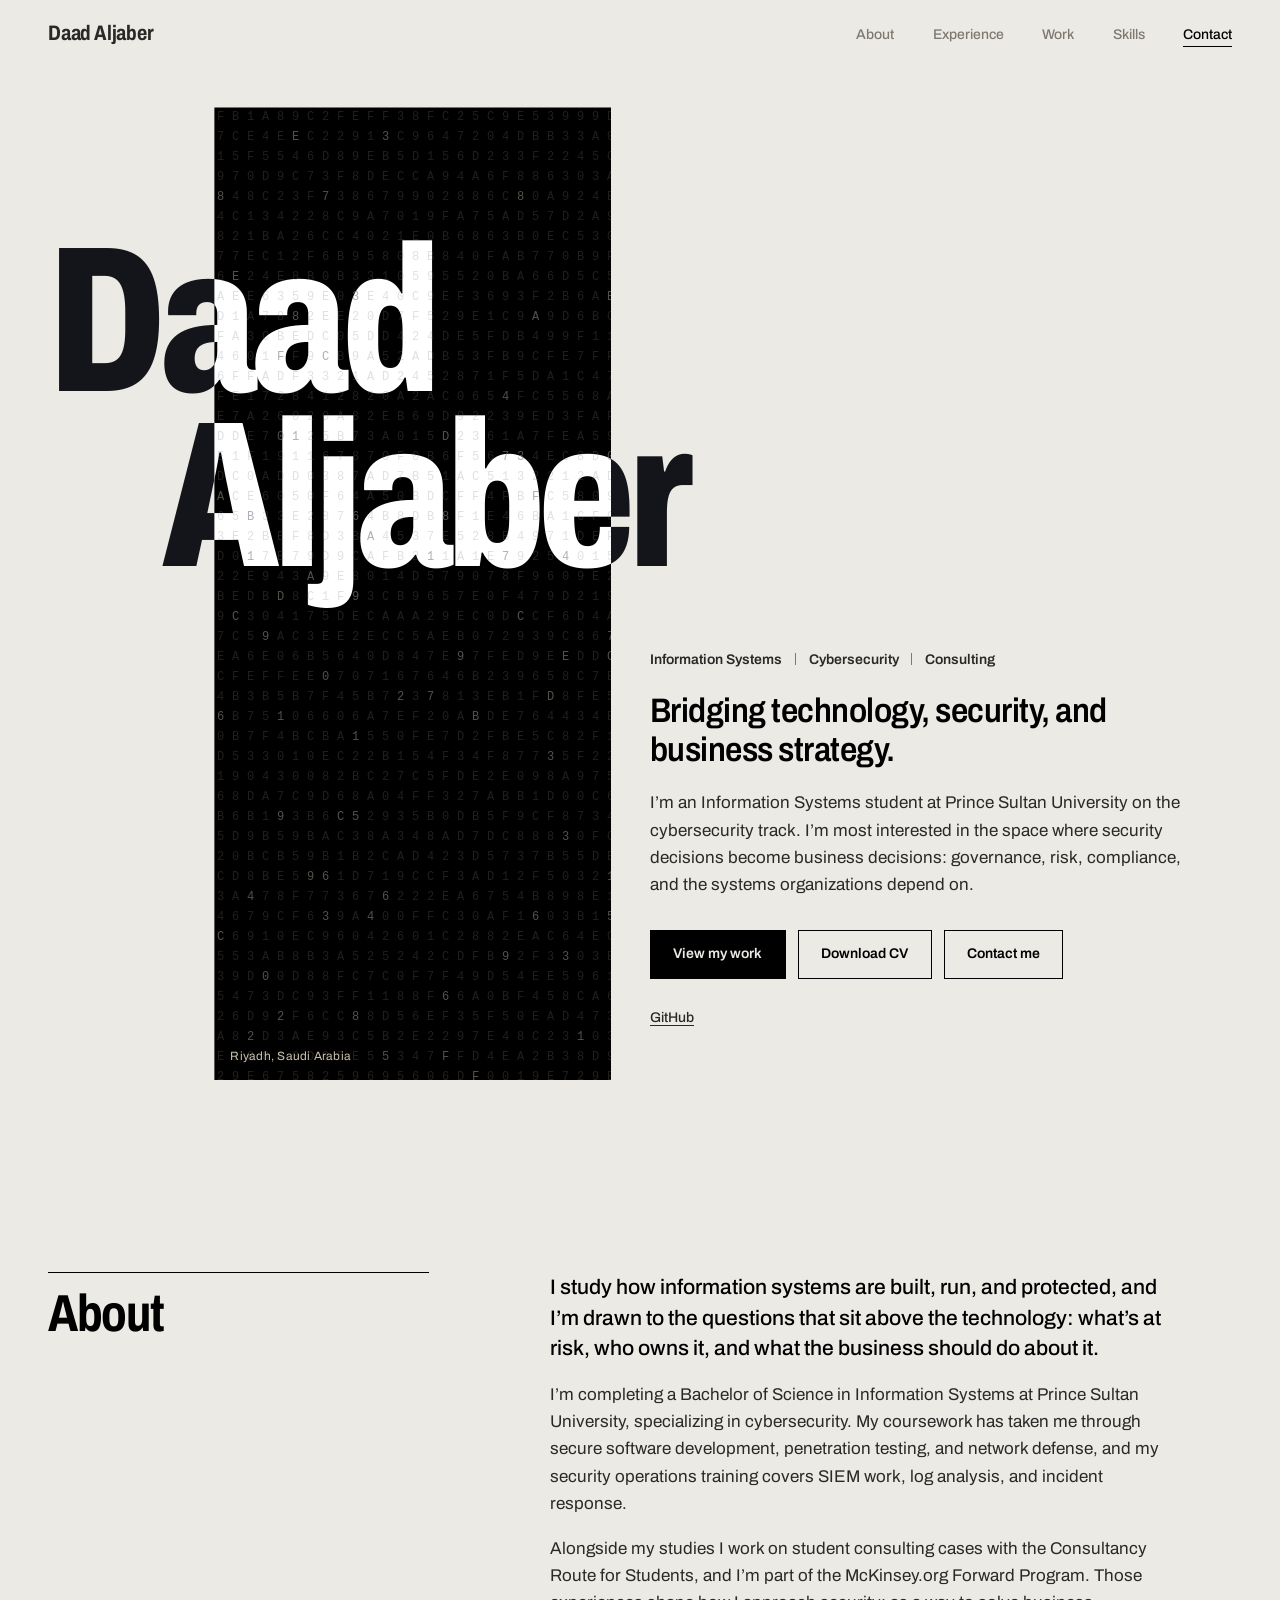
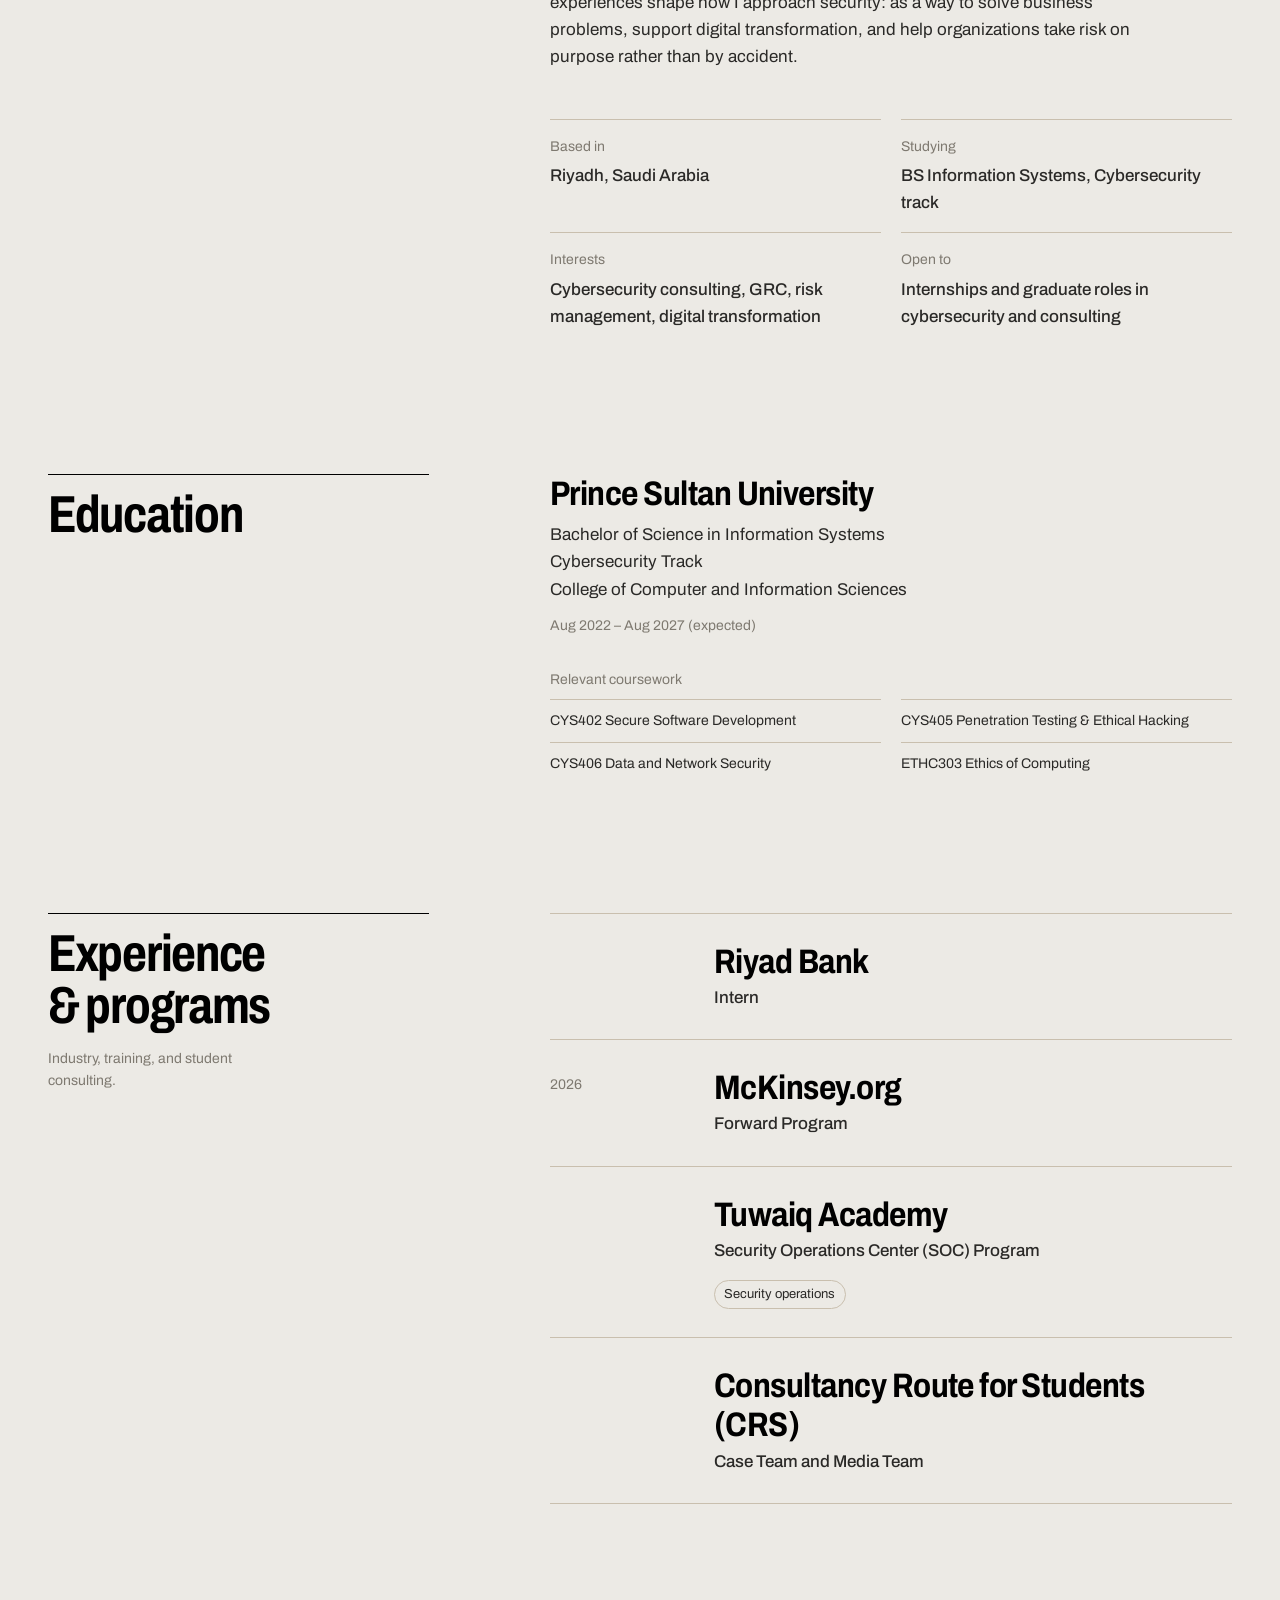
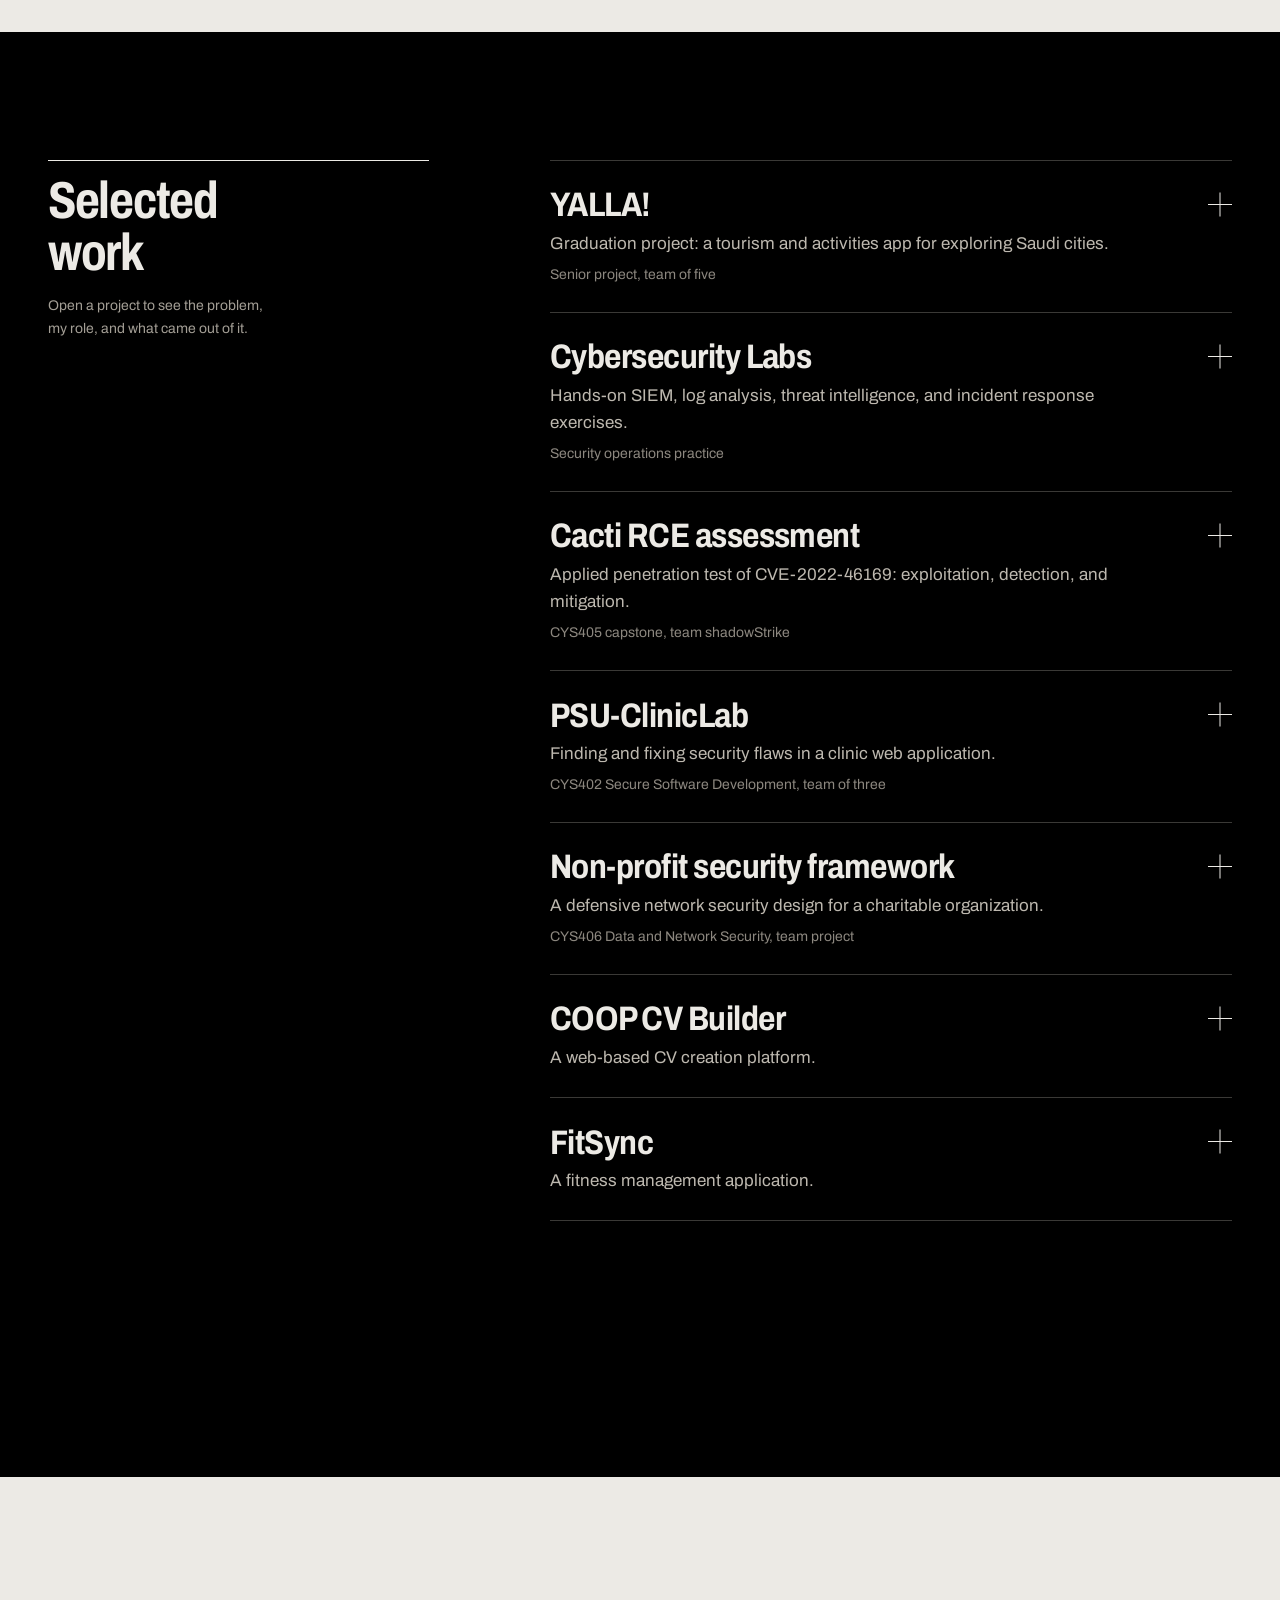
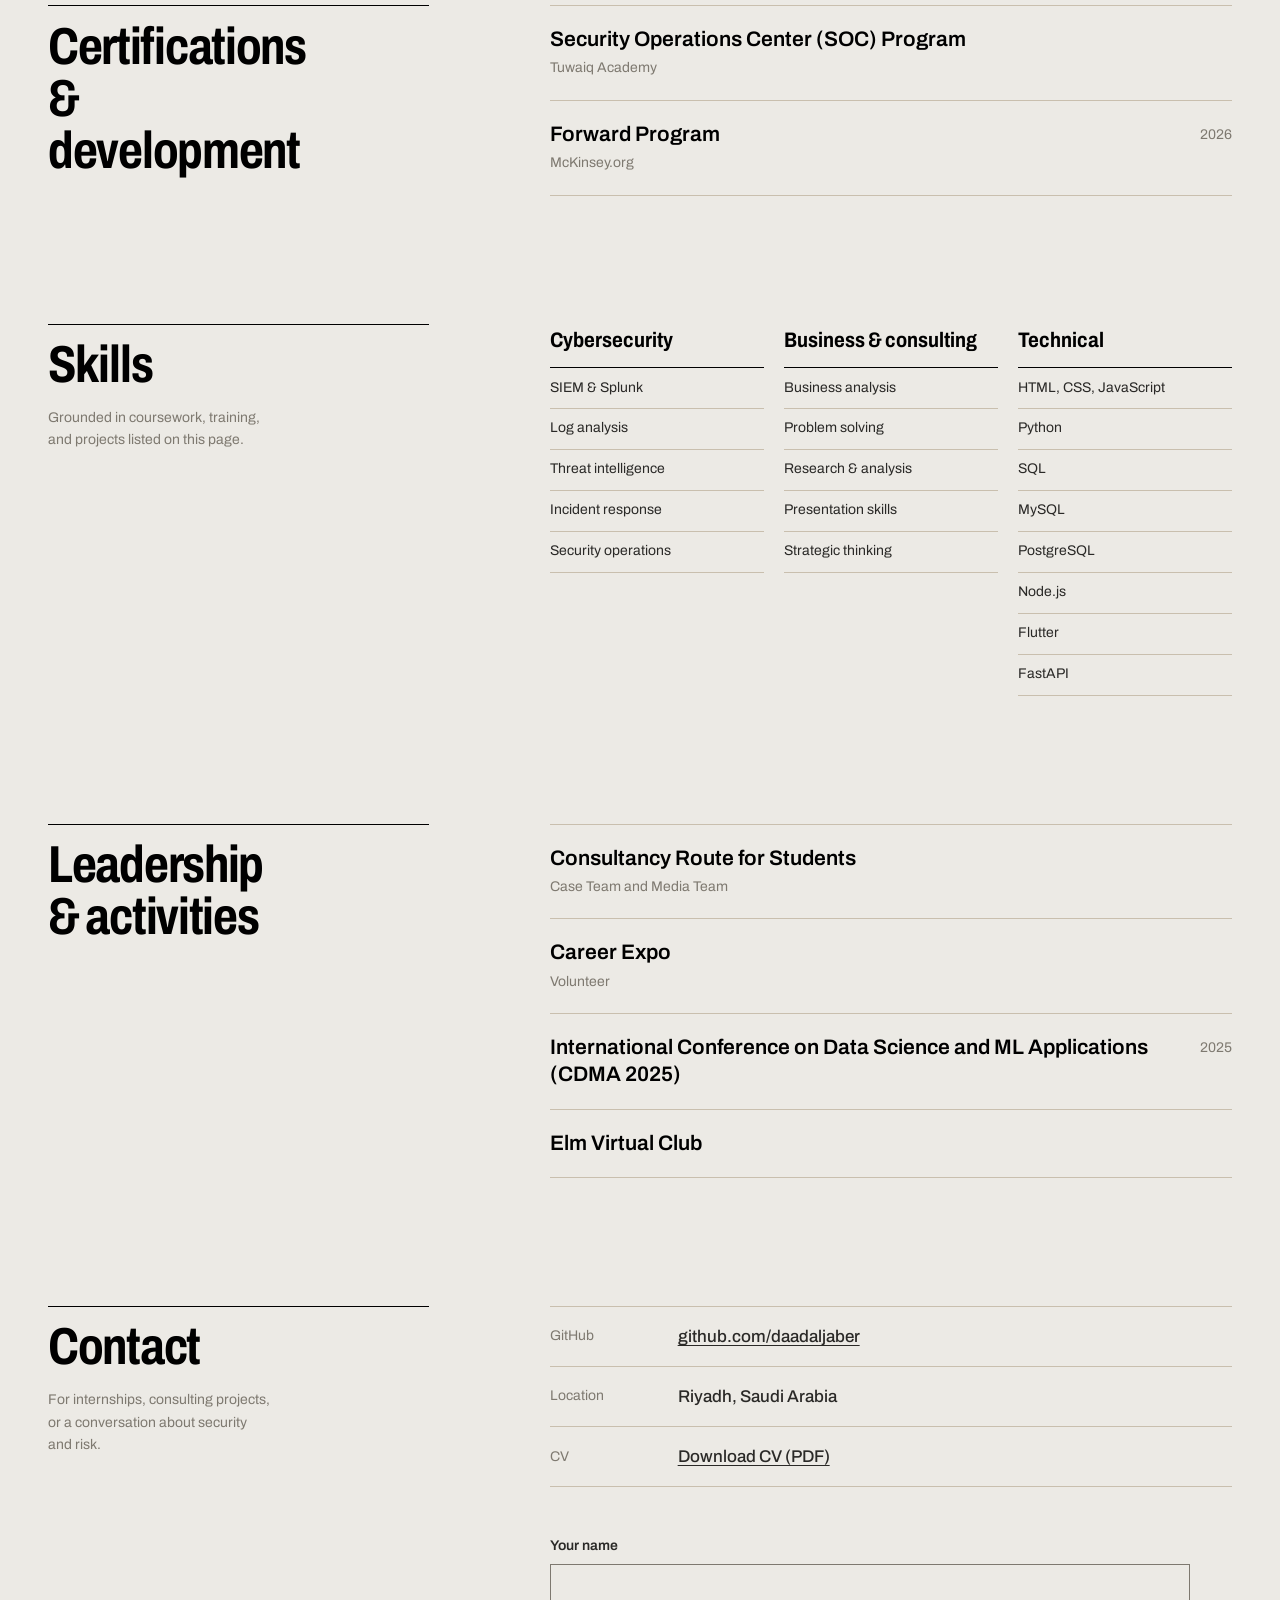
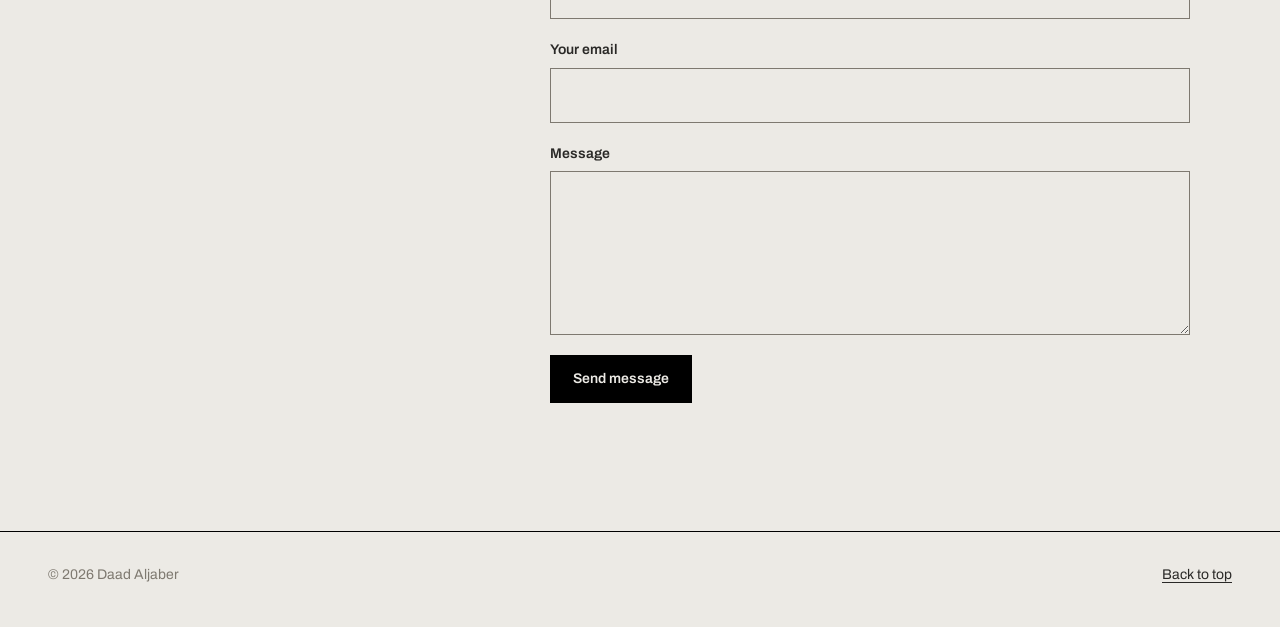
==== index.html @ b2390c24 "Add files via upload" ====
<!DOCTYPE html>
<html lang="en">
<head>
  <meta charset="utf-8">
  <meta name="viewport" content="width=device-width, initial-scale=1">
  <title>Daad Aljaber — Information Systems, Cybersecurity &amp; Consulting</title>
  <meta name="description" content="Daad Aljaber is an Information Systems student at Prince Sultan University specializing in cybersecurity, with a focus on cybersecurity consulting, governance, risk and compliance (GRC), and technology.">
  <meta name="author" content="Daad Aljaber">
  <meta name="theme-color" content="#ECEAE5">
  <link rel="canonical" href="https://daadaljaber.github.io/">

  <!-- Open Graph / social preview -->
  <meta property="og:type" content="website">
  <meta property="og:title" content="Daad Aljaber — Cybersecurity &amp; Consulting">
  <meta property="og:description" content="Bridging technology, security, and business strategy.">
  <meta property="og:url" content="https://daadaljaber.github.io/">
  <meta property="og:image" content="https://daadaljaber.github.io/assets/img/og-image.png">
  <meta name="twitter:card" content="summary_large_image">

  <link rel="icon" href="assets/img/favicon.svg" type="image/svg+xml">

  <link rel="preconnect" href="https://fonts.googleapis.com">
  <link rel="preconnect" href="https://fonts.gstatic.com" crossorigin>
  <link href="https://fonts.googleapis.com/css2?family=Archivo:wdth,wght@62..125,300..900&display=swap" rel="stylesheet">

  <link rel="stylesheet" href="assets/css/style.css">

  <script type="application/ld+json">
  {
    "@context": "https://schema.org",
    "@type": "Person",
    "name": "Daad Aljaber",
    "url": "https://daadaljaber.github.io/",
    "jobTitle": "Information Systems student, Cybersecurity track",
    "alumniOf": { "@type": "CollegeOrUniversity", "name": "Prince Sultan University" },
    "address": { "@type": "PostalAddress", "addressLocality": "Riyadh", "addressCountry": "SA" },
    "sameAs": ["https://github.com/daadaljaber"]
  }
  </script>

  <script>document.documentElement.classList.add("js");</script>
  <!-- Content lives in data.js: edit that file to update the site. -->
  <script src="assets/js/data.js" defer></script>
  <script src="assets/js/main.js" defer></script>
</head>
<body>
  <a class="skip-link" href="#main">Skip to content</a>

  <header class="nav" id="top">
    <div class="nav__inner wrap">
      <a class="nav__brand" href="#top" aria-label="Daad Aljaber, back to top">Daad Aljaber</a>
      <button class="nav__toggle" type="button" aria-expanded="false" aria-controls="nav-menu">
        <span class="nav__toggle-label">Menu</span>
      </button>
      <nav class="nav__menu" id="nav-menu" aria-label="Primary">
        <ul>
          <li><a href="#about">About</a></li>
          <li><a href="#experience">Experience</a></li>
          <li><a href="#work">Work</a></li>
          <li><a href="#skills">Skills</a></li>
          <li><a href="#contact">Contact</a></li>
        </ul>
      </nav>
    </div>
  </header>

  <main id="main">
    <!-- HERO -->
    <section class="hero wrap" aria-labelledby="hero-name">
      <div class="hero__block" aria-hidden="true">
        <canvas class="hero__canvas"></canvas>
        <span class="hero__coords">Riyadh, Saudi Arabia</span>
      </div>

      <h1 class="hero__name" id="hero-name">
        <span class="hero__line">Daad</span>
        <span class="hero__line">Aljaber</span>
      </h1>

      <div class="hero__intro">
        <ul class="hero__roles" aria-label="Focus areas">
          <li>Information Systems</li>
          <li>Cybersecurity</li>
          <li>Consulting</li>
        </ul>
        <p class="hero__tagline">Bridging technology, security, and business strategy.</p>
        <p class="hero__lede">
          I’m an Information Systems student at Prince Sultan University on the cybersecurity track.
          I’m most interested in the space where security decisions become business decisions:
          governance, risk, compliance, and the systems organizations depend on.
        </p>
        <div class="hero__actions">
          <a class="btn btn--solid" href="#work">View my work</a>
          <a class="btn btn--line" data-cv-link href="assets/cv/Daad-Aljaber-CV.pdf" download>Download CV</a>
          <a class="btn btn--line" href="#contact">Contact me</a>
        </div>
        <ul class="hero__social" data-social></ul>
      </div>
    </section>

    <!-- ABOUT -->
    <section class="section wrap" id="about" aria-labelledby="about-title">
      <header class="section__head">
        <h2 id="about-title">About</h2>
      </header>
      <div class="section__body about">
        <div class="about__text">
          <p class="about__lead">
            I study how information systems are built, run, and protected, and I’m drawn to the questions
            that sit above the technology: what’s at risk, who owns it, and what the business should do about it.
          </p>
          <p>
            I’m completing a Bachelor of Science in Information Systems at Prince Sultan University, specializing
            in cybersecurity. My coursework has taken me through secure software development, penetration testing,
            and network defense, and my security operations training covers SIEM work, log analysis, and incident response.
          </p>
          <p>
            Alongside my studies I work on student consulting cases with the Consultancy Route for Students, and I’m
            part of the McKinsey.org Forward Program. Those experiences shape how I approach security: as a way to solve
            business problems, support digital transformation, and help organizations take risk on purpose rather than by accident.
          </p>
        </div>
        <dl class="facts">
          <div><dt>Based in</dt><dd>Riyadh, Saudi Arabia</dd></div>
          <div><dt>Studying</dt><dd>BS Information Systems, Cybersecurity track</dd></div>
          <div><dt>Interests</dt><dd>Cybersecurity consulting, GRC, risk management, digital transformation</dd></div>
          <div><dt>Open to</dt><dd>Internships and graduate roles in cybersecurity and consulting</dd></div>
        </dl>
      </div>
    </section>

    <!-- EDUCATION -->
    <section class="section wrap" id="education" aria-labelledby="education-title">
      <header class="section__head">
        <h2 id="education-title">Education</h2>
      </header>
      <div class="section__body" data-render="education"></div>
    </section>

    <!-- EXPERIENCE -->
    <section class="section wrap" id="experience" aria-labelledby="experience-title">
      <header class="section__head">
        <h2 id="experience-title">Experience &amp; programs</h2>
        <p>Industry, training, and student consulting.</p>
      </header>
      <ol class="section__body timeline" data-render="experience"></ol>
    </section>

    <!-- PROJECTS (dark band) -->
    <section class="band" id="work" aria-labelledby="work-title">
      <div class="section wrap">
        <header class="section__head">
          <h2 id="work-title">Selected work</h2>
          <p>Open a project to see the problem, my role, and what came out of it.</p>
        </header>
        <div class="section__body">
          <ul class="projects" data-render="projects"></ul>
        </div>
      </div>
    </section>

    <!-- CERTIFICATIONS -->
    <section class="section wrap" id="certifications" aria-labelledby="cert-title">
      <header class="section__head">
        <h2 id="cert-title">Certifications &amp; development</h2>
      </header>
      <ul class="section__body ledger" data-render="certifications"></ul>
    </section>

    <!-- SKILLS -->
    <section class="section wrap" id="skills" aria-labelledby="skills-title">
      <header class="section__head">
        <h2 id="skills-title">Skills</h2>
        <p>Grounded in coursework, training, and projects listed on this page.</p>
      </header>
      <div class="section__body skills" data-render="skills"></div>
    </section>

    <!-- LEADERSHIP -->
    <section class="section wrap" id="leadership" aria-labelledby="leadership-title">
      <header class="section__head">
        <h2 id="leadership-title">Leadership &amp; activities</h2>
      </header>
      <ul class="section__body ledger" data-render="leadership"></ul>
    </section>

    <!-- CONTACT -->
    <section class="section section--contact wrap" id="contact" aria-labelledby="contact-title">
      <header class="section__head">
        <h2 id="contact-title">Contact</h2>
        <p>For internships, consulting projects, or a conversation about security and risk.</p>
      </header>
      <div class="section__body contact">
        <dl class="contact__list" data-contact></dl>

        <form class="form" id="contact-form" novalidate>
          <div class="form__row">
            <label for="cf-name">Your name</label>
            <input id="cf-name" name="name" type="text" autocomplete="name" required>
          </div>
          <div class="form__row">
            <label for="cf-email">Your email</label>
            <input id="cf-email" name="email" type="email" autocomplete="email" required>
          </div>
          <div class="form__row">
            <label for="cf-message">Message</label>
            <textarea id="cf-message" name="message" rows="5" required></textarea>
          </div>
          <div class="form__foot">
            <button class="btn btn--solid" type="submit">Send message</button>
            <p class="form__status" role="status" aria-live="polite"></p>
          </div>
        </form>
      </div>
    </section>
  </main>

  <footer class="footer wrap">
    <p>© <span data-year></span> Daad Aljaber</p>
    <a href="#top">Back to top</a>
  </footer>

  <noscript>
    <p class="noscript wrap">Some sections of this site are loaded with JavaScript. Please enable it to see experience, projects, and skills.</p>
  </noscript>
</body>
</html>
---- assets/css/style.css ----
/* ==========================================================================
   Daad Aljaber — portfolio styles
   Design tokens first; everything else reads from them.
   ========================================================================== */

:root {
  /* Colour */
  --paper:    #ECEAE5;   /* off-white page */
  --paper-2:  #E3DFD7;   /* beige-tinted surface */
  --beige:    #C9BFAE;   /* subtle beige: rules, hex field */
  --stone:    #7E7970;   /* secondary text on paper */
  --charcoal: #2A2927;   /* body text */
  --black:    #000000;   /* blocks, primary buttons */

  /* Type */
  --font: "Archivo", "Helvetica Neue", Arial, sans-serif;
  --mono: ui-monospace, "SFMono-Regular", Menlo, Consolas, monospace;
  --step--1: 0.875rem;
  --step-0:  1.0625rem;
  --step-1:  1.3125rem;
  --step-2:  clamp(1.5rem, 1.1rem + 1.4vw, 2.125rem);
  --step-3:  clamp(2rem, 1.3rem + 2.6vw, 3.25rem);
  --step-name: clamp(4.25rem, 1rem + 15vw, 14rem);

  /* Layout */
  --wrap: 1280px;
  --gutter: clamp(1.25rem, 4vw, 3rem);
  --nav-h: 4.25rem;
  --section-space: clamp(5rem, 10vw, 9rem);

  --ease: cubic-bezier(.2, .7, .1, 1);
}

/* ---------- Base ---------- */
*, *::before, *::after { box-sizing: border-box; }

html {
  scroll-behavior: smooth;
  scroll-padding-top: var(--nav-h);
  -webkit-text-size-adjust: 100%;
}

body {
  margin: 0;
  background: var(--paper);
  color: var(--charcoal);
  font-family: var(--font);
  font-size: var(--step-0);
  line-height: 1.6;
  font-variation-settings: "wdth" 100;
  -webkit-font-smoothing: antialiased;
  text-rendering: optimizeLegibility;
}

h1, h2, h3, h4, p, ul, ol, dl, dd, figure { margin: 0; }
ul, ol { padding: 0; list-style: none; }
img { display: block; max-width: 100%; height: auto; }
a { color: inherit; text-decoration-thickness: 1px; text-underline-offset: .2em; }
button, input, textarea { font: inherit; color: inherit; }

::selection { background: var(--black); color: var(--paper); }

:focus-visible {
  outline: 2px solid currentColor;
  outline-offset: 3px;
}

.wrap {
  width: 100%;
  max-width: var(--wrap);
  margin-inline: auto;
  padding-inline: var(--gutter);
}

.skip-link {
  position: absolute;
  left: var(--gutter);
  top: -3rem;
  z-index: 100;
  padding: .5rem .875rem;
  background: var(--black);
  color: var(--paper);
  text-decoration: none;
}
.skip-link:focus { top: .75rem; }

/* ---------- Navigation ---------- */
.nav {
  position: sticky;
  top: 0;
  z-index: 50;
  background: color-mix(in srgb, var(--paper) 88%, transparent);
  backdrop-filter: blur(10px);
  -webkit-backdrop-filter: blur(10px);
  border-bottom: 1px solid transparent;
  transition: border-color .3s;
}
.nav.is-scrolled { border-bottom-color: var(--beige); }

.nav__inner {
  height: var(--nav-h);
  display: flex;
  align-items: center;
  justify-content: space-between;
}

.nav__brand {
  font-weight: 700;
  font-variation-settings: "wdth" 80;
  letter-spacing: -.01em;
  text-decoration: none;
  font-size: var(--step-1);
}

.nav__menu ul { display: flex; gap: clamp(1.25rem, 3vw, 2.5rem); }
.nav__menu a {
  text-decoration: none;
  font-size: var(--step--1);
  font-weight: 500;
  color: var(--stone);
  transition: color .2s;
  padding-block: .25rem;
  border-bottom: 1px solid transparent;
}
.nav__menu a:hover,
.nav__menu a[aria-current="true"] { color: var(--black); border-bottom-color: var(--black); }

.nav__toggle {
  display: none;
  background: none;
  border: 1px solid var(--charcoal);
  padding: .4rem .9rem;
  font-size: var(--step--1);
  font-weight: 600;
  cursor: pointer;
}

@media (max-width: 760px) {
  .nav__toggle { display: inline-block; }
  .nav__menu {
    position: absolute;
    inset: var(--nav-h) 0 auto 0;
    background: var(--paper);
    border-bottom: 1px solid var(--beige);
    display: none;
  }
  .nav__menu.is-open { display: block; }
  .nav__menu ul {
    flex-direction: column;
    gap: 0;
    padding: .5rem var(--gutter) 1.25rem;
  }
  .nav__menu a {
    display: block;
    padding-block: .8rem;
    font-size: var(--step-1);
    color: var(--charcoal);
    border-bottom: 1px solid var(--paper-2);
  }
}

/* ---------- Buttons ---------- */
.btn {
  display: inline-flex;
  align-items: center;
  justify-content: center;
  min-height: 3rem;
  padding: .75rem 1.4rem;
  font-size: var(--step--1);
  font-weight: 600;
  text-decoration: none;
  border: 1px solid var(--black);
  cursor: pointer;
  transition: background-color .2s, color .2s;
}
.btn--solid { background: var(--black); color: var(--paper); }
.btn--solid:hover { background: var(--charcoal); }
.btn--line { background: transparent; color: var(--black); }
.btn--line:hover { background: var(--black); color: var(--paper); }

/* ==========================================================================
   Hero — the one bold moment: a black field of shifting bytes
   that the name crosses, inverting where it overlaps.
   ========================================================================== */
.hero {
  position: relative;
  isolation: isolate;
  background: var(--paper);    /* gives the blend mode a backdrop inside the isolated group */
  display: grid;
  grid-template-columns: repeat(12, minmax(0, 1fr));
  column-gap: 1.25rem;
  padding-top: clamp(2.5rem, 7vw, 6rem);
  padding-bottom: clamp(4rem, 9vw, 8rem);
  min-height: calc(100svh - var(--nav-h));
  align-content: start;
}

.hero__block {
  position: absolute;
  z-index: 0;
  top: clamp(1rem, 3vw, 2.5rem);
  bottom: clamp(2rem, 5vw, 4rem);
  left: calc(var(--gutter) + 13%);
  width: 31%;
  background: var(--black);
  overflow: hidden;
}

.hero__canvas { display: block; width: 100%; height: 100%; }

.hero__coords {
  position: absolute;
  left: 1rem;
  bottom: .85rem;
  font-size: .75rem;
  color: var(--beige);
  letter-spacing: .02em;
}

.hero__name {
  grid-column: 1 / -1;
  position: relative;
  z-index: 1;
  color: #fff;
  mix-blend-mode: difference;   /* black on paper, white on the block */
  font-size: var(--step-name);
  font-weight: 800;
  font-variation-settings: "wdth" 72;
  line-height: .84;
  letter-spacing: -.035em;
  margin-top: clamp(2rem, 6vw, 5rem);
}
.hero__line { display: block; }
.hero__line + .hero__line { padding-left: .55em; }

.hero__intro {
  grid-column: 7 / -1;
  position: relative;
  z-index: 1;
  margin-top: clamp(2.5rem, 5vw, 4rem);
  max-width: 34rem;
}

.hero__roles {
  display: flex;
  flex-wrap: wrap;
  font-size: var(--step--1);
  font-weight: 600;
  color: var(--charcoal);
}
.hero__roles li + li::before {
  content: "";
  display: inline-block;
  width: 1px;
  height: .9em;
  margin-inline: .8rem;
  background: var(--stone);
  vertical-align: -.1em;
}

.hero__tagline {
  margin-top: 1.25rem;
  font-size: var(--step-2);
  font-weight: 600;
  font-variation-settings: "wdth" 88;
  line-height: 1.15;
  letter-spacing: -.015em;
  color: var(--black);
}

.hero__lede {
  margin-top: 1.25rem;
  color: var(--charcoal);
  max-width: 62ch;
}

.hero__actions {
  display: flex;
  flex-wrap: wrap;
  gap: .75rem;
  margin-top: 2rem;
}

.hero__social {
  display: flex;
  gap: 1.5rem;
  margin-top: 1.75rem;
  font-size: var(--step--1);
  font-weight: 500;
}

/* Load sequence — runs once */
@media (prefers-reduced-motion: no-preference) {
  .js .hero__line { opacity: 0; transform: translateY(.18em); }
  .js .hero__block { clip-path: inset(0 0 100% 0); }
  .js .hero__intro { opacity: 0; }
  .js.is-loaded .hero__block { clip-path: inset(0); transition: clip-path 1.1s var(--ease); }
  .js.is-loaded .hero__line { opacity: 1; transform: none; transition: opacity .9s var(--ease) .35s, transform .9s var(--ease) .35s; }
  .js.is-loaded .hero__line + .hero__line { transition-delay: .5s; }
  .js.is-loaded .hero__intro { opacity: 1; transition: opacity .9s ease .9s; }
}

@media (max-width: 900px) {
  .hero__intro { grid-column: 5 / -1; }
  .hero__block { width: 36%; left: calc(var(--gutter) + 10%); }
}

@media (max-width: 640px) {
  .hero { min-height: auto; }
  .hero__block {
    left: auto;
    right: var(--gutter);
    width: 58%;
    top: 1rem;
    bottom: auto;
    height: calc(var(--step-name) * 2.1);
  }
  .hero__intro { grid-column: 1 / -1; margin-top: 3rem; }
  .hero__line + .hero__line { padding-left: 0; }
  .hero__coords { display: none; }
  .hero__roles li + li::before { margin-inline: .55rem; }
  .hero__roles { font-size: .8125rem; }
}

/* ==========================================================================
   Sections — title column on the left (sticky on desktop), content right
   ========================================================================== */
.section {
  display: grid;
  grid-template-columns: repeat(12, minmax(0, 1fr));
  column-gap: 1.25rem;
  row-gap: 2rem;
  padding-block: var(--section-space) 0;
}
.section:last-of-type { padding-bottom: var(--section-space); }

.section__head {
  grid-column: 1 / span 4;
  align-self: start;
  position: sticky;
  top: calc(var(--nav-h) + 1.5rem);
  padding-top: .9rem;
  border-top: 1px solid var(--black);
}
.section__head h2 {
  font-size: var(--step-3);
  font-weight: 700;
  font-variation-settings: "wdth" 78;
  line-height: 1;
  letter-spacing: -.025em;
  color: var(--black);
  max-width: 10ch;
}
.section__head p {
  margin-top: 1rem;
  color: var(--stone);
  font-size: var(--step--1);
  max-width: 28ch;
}

.section__body {
  grid-column: 6 / -1;
  min-width: 0;
}

@media (max-width: 900px) {
  .section__head, .section__body { grid-column: 1 / -1; }
  .section__head { position: static; }
  .section__head h2 { max-width: none; }
}

/* ---------- About ---------- */
.about__text p + p { margin-top: 1.1rem; }
.about__text { max-width: 62ch; }
.about__lead {
  font-size: var(--step-1);
  line-height: 1.45;
  color: var(--black);
  font-weight: 500;
}

.facts {
  margin-top: 3rem;
  display: grid;
  grid-template-columns: repeat(2, minmax(0, 1fr));
  gap: 0 1.25rem;
}
.facts > div { padding-block: 1rem; border-top: 1px solid var(--beige); }
.facts dt { font-size: var(--step--1); color: var(--stone); }
.facts dd { margin-top: .25rem; font-weight: 500; }

@media (max-width: 560px) { .facts { grid-template-columns: 1fr; } }

/* ---------- Education ---------- */
.edu__school {
  font-size: var(--step-2);
  font-weight: 700;
  font-variation-settings: "wdth" 85;
  line-height: 1.15;
  letter-spacing: -.015em;
  color: var(--black);
}
.edu__meta { margin-top: .5rem; color: var(--charcoal); }
.edu__meta span { display: block; }
.edu__dates { margin-top: .75rem; font-size: var(--step--1); color: var(--stone); }
.edu__course-title { margin-top: 2rem; font-size: var(--step--1); color: var(--stone); }
.edu__courses {
  margin-top: .5rem;
  display: grid;
  grid-template-columns: repeat(2, minmax(0, 1fr));
  gap: 0 1.25rem;
}
.edu__courses li { padding-block: .6rem; border-top: 1px solid var(--beige); font-size: var(--step--1); }
.edu + .edu { margin-top: 3rem; }
@media (max-width: 560px) { .edu__courses { grid-template-columns: 1fr; } }

/* ---------- Experience timeline ---------- */
.timeline > li {
  display: grid;
  grid-template-columns: 9rem minmax(0, 1fr);
  gap: 1.25rem;
  padding-block: 1.75rem;
  border-top: 1px solid var(--beige);
}
.timeline > li:last-child { border-bottom: 1px solid var(--beige); }
.timeline__dates { font-size: var(--step--1); color: var(--stone); padding-top: .35rem; }
.timeline__org {
  font-size: var(--step-2);
  font-weight: 700;
  font-variation-settings: "wdth" 85;
  line-height: 1.15;
  letter-spacing: -.015em;
  color: var(--black);
}
.timeline__role { margin-top: .2rem; font-weight: 500; }
.timeline__desc { margin-top: .85rem; max-width: 62ch; }
.timeline__list { margin-top: .85rem; }
.timeline__list li { position: relative; padding-left: 1.1rem; max-width: 62ch; }
.timeline__list li + li { margin-top: .35rem; }
.timeline__list li::before {
  content: "";
  position: absolute;
  left: 0; top: .72em;
  width: .45rem; height: 1px;
  background: var(--charcoal);
}

@media (max-width: 560px) {
  .timeline > li { grid-template-columns: 1fr; gap: .25rem; }
  .timeline__dates { padding-top: 0; order: -1; }
}

/* Skill tags (shared) */
.tags { display: flex; flex-wrap: wrap; gap: .4rem; margin-top: 1rem; }
.tags li {
  font-size: .8125rem;
  padding: .2rem .6rem;
  border: 1px solid var(--beige);
  color: var(--charcoal);
  border-radius: 2rem;
}

/* ==========================================================================
   Projects — dark band, expandable rows
   ========================================================================== */
.band {
  background: var(--black);
  color: var(--paper);
  margin-top: var(--section-space);
  padding-bottom: var(--section-space);
}
.band .section { padding-top: var(--section-space); }
.band .section__head { border-top-color: var(--paper); }
.band .section__head h2 { color: var(--paper); }
.band .section__head p { color: #A39E95; }
.band .tags li { border-color: #4A4844; color: #D8D4CC; }
.band :focus-visible { outline-color: var(--paper); }

.projects > li { border-top: 1px solid #3A3936; }
.projects > li:last-child { border-bottom: 1px solid #3A3936; }

.project__toggle {
  width: 100%;
  display: grid;
  grid-template-columns: minmax(0, 1fr) auto;
  gap: 1.5rem;
  align-items: start;
  padding: 1.6rem 0;
  background: none;
  border: 0;
  text-align: left;
  cursor: pointer;
  color: var(--paper);
}
.project__title {
  display: block;
  font-size: var(--step-2);
  font-weight: 700;
  font-variation-settings: "wdth" 85;
  line-height: 1.1;
  letter-spacing: -.015em;
}
.project__summary { display: block; margin-top: .4rem; color: #BDB8AF; max-width: 58ch; }
.project__context { display: block; margin-top: .4rem; font-size: var(--step--1); color: #8C877F; }

/* plus / minus indicator drawn with two lines */
.project__icon {
  position: relative;
  width: 1.5rem; height: 1.5rem;
  margin-top: .35rem;
  flex: none;
}
.project__icon::before,
.project__icon::after {
  content: "";
  position: absolute;
  left: 0; right: 0; top: 50%;
  height: 1px;
  background: currentColor;
  transition: transform .35s var(--ease);
}
.project__icon::after { transform: rotate(90deg); }
.project__toggle[aria-expanded="true"] .project__icon::after { transform: rotate(0deg); }

.project__toggle:hover .project__title { text-decoration: underline; text-decoration-thickness: 1px; text-underline-offset: .15em; }

/* Expanding panel: animate grid row from 0fr to 1fr */
.project__panel {
  display: grid;
  grid-template-rows: 0fr;
  transition: grid-template-rows .45s var(--ease);
}
.project__panel[data-open="true"] { grid-template-rows: 1fr; }
.project__panel > .project__inner { overflow: hidden; min-height: 0; }
.project__panel:not([data-open="true"]) .project__inner { visibility: hidden; transition: visibility 0s .45s; }

.project__grid {
  display: grid;
  grid-template-columns: minmax(0, 5fr) minmax(0, 6fr);
  gap: 2rem;
  padding-bottom: 2.25rem;
}
.project__figure { background: #1A1917; aspect-ratio: 4 / 3; overflow: hidden; }
.project__figure img { width: 100%; height: 100%; object-fit: cover; }

.project__details > div + div { margin-top: 1.25rem; }
.project__details dt { font-size: var(--step--1); color: #8C877F; }
.project__details dd { margin-top: .3rem; color: #E5E1DA; max-width: 60ch; }
.project__details ul:not(.tags) li { position: relative; padding-left: 1.1rem; }
.project__details ul:not(.tags) li + li { margin-top: .3rem; }
.project__details ul:not(.tags) li::before {
  content: "";
  position: absolute;
  left: 0; top: .72em;
  width: .45rem; height: 1px;
  background: #8C877F;
}
.project__details .tags { margin-top: .4rem; }
.project__link { display: inline-block; margin-top: 1.5rem; font-weight: 600; color: var(--paper); }

@media (max-width: 760px) {
  .project__grid { grid-template-columns: 1fr; }
}

@media (prefers-reduced-motion: reduce) {
  .project__panel, .project__icon::before, .project__icon::after { transition: none; }
  html { scroll-behavior: auto; }
}

/* ---------- Ledger (certifications, leadership) ---------- */
.ledger > li {
  display: grid;
  grid-template-columns: minmax(0, 1fr) auto;
  gap: .25rem 1.5rem;
  padding-block: 1.25rem;
  border-top: 1px solid var(--beige);
}
.ledger > li:last-child { border-bottom: 1px solid var(--beige); }
.ledger__name { font-weight: 600; color: var(--black); font-size: var(--step-1); line-height: 1.3; }
.ledger__sub { grid-column: 1; color: var(--stone); font-size: var(--step--1); }
.ledger__date { grid-column: 2; grid-row: 1; font-size: var(--step--1); color: var(--stone); padding-top: .2rem; }
.ledger__desc { grid-column: 1 / -1; margin-top: .4rem; max-width: 62ch; }
.ledger__link { grid-column: 1 / -1; font-size: var(--step--1); font-weight: 600; margin-top: .3rem; }

/* ---------- Skills ---------- */
.skills {
  display: grid;
  grid-template-columns: repeat(3, minmax(0, 1fr));
  gap: 2rem 1.25rem;
}
.skills__group h3 {
  font-size: var(--step-1);
  font-weight: 700;
  font-variation-settings: "wdth" 85;
  color: var(--black);
  padding-bottom: .6rem;
  border-bottom: 1px solid var(--black);
}
.skills__group li { padding-block: .55rem; border-bottom: 1px solid var(--beige); font-size: var(--step--1); }

@media (max-width: 760px) { .skills { grid-template-columns: 1fr; } }

/* ---------- Contact ---------- */
.contact { display: grid; gap: 3rem; }
.contact__list > div {
  display: grid;
  grid-template-columns: 7rem minmax(0, 1fr);
  gap: 1rem;
  padding-block: 1rem;
  border-top: 1px solid var(--beige);
}
.contact__list > div:last-child { border-bottom: 1px solid var(--beige); }
.contact__list dt { color: var(--stone); font-size: var(--step--1); padding-top: .15rem; }
.contact__list dd { font-weight: 500; overflow-wrap: anywhere; }

.form { display: grid; gap: 1.25rem; max-width: 40rem; }
.form__row { display: grid; gap: .4rem; }
.form label { font-size: var(--step--1); font-weight: 600; }
.form input,
.form textarea {
  width: 100%;
  padding: .8rem .9rem;
  background: transparent;
  border: 1px solid var(--stone);
  border-radius: 0;
  transition: border-color .2s, background-color .2s;
}
.form textarea { resize: vertical; min-height: 8rem; }
.form input:focus,
.form textarea:focus { outline: none; border-color: var(--black); background: #F4F2EE; box-shadow: 0 0 0 1px var(--black); }
.form [aria-invalid="true"] { border-color: #8E2B20; }
.form__foot { display: flex; flex-wrap: wrap; align-items: center; gap: 1rem 1.5rem; }
.form__status { font-size: var(--step--1); color: var(--charcoal); }
.form__status.is-error { color: #8E2B20; }

/* ---------- Footer ---------- */
.footer {
  display: flex;
  justify-content: space-between;
  gap: 1rem;
  padding-block: 2rem 2.5rem;
  border-top: 1px solid var(--black);
  font-size: var(--step--1);
  color: var(--stone);
}
.footer a { color: var(--charcoal); }

.noscript { padding-block: 2rem; color: var(--stone); }

/* ---------- 404 ---------- */
.notfound {
  min-height: 70vh;
  display: grid;
  align-content: center;
  gap: 1.5rem;
}
.notfound h1 {
  font-size: var(--step-name);
  font-weight: 800;
  font-variation-settings: "wdth" 72;
  line-height: .85;
  letter-spacing: -.035em;
  color: var(--black);
}

/* ---------- Print ---------- */
@media print {
  .nav, .hero__block, .hero__actions, .form, .footer a { display: none !important; }
  .band { background: none; color: #000; }
  .project__panel { grid-template-rows: 1fr !important; }
  .project__inner { visibility: visible !important; }
}
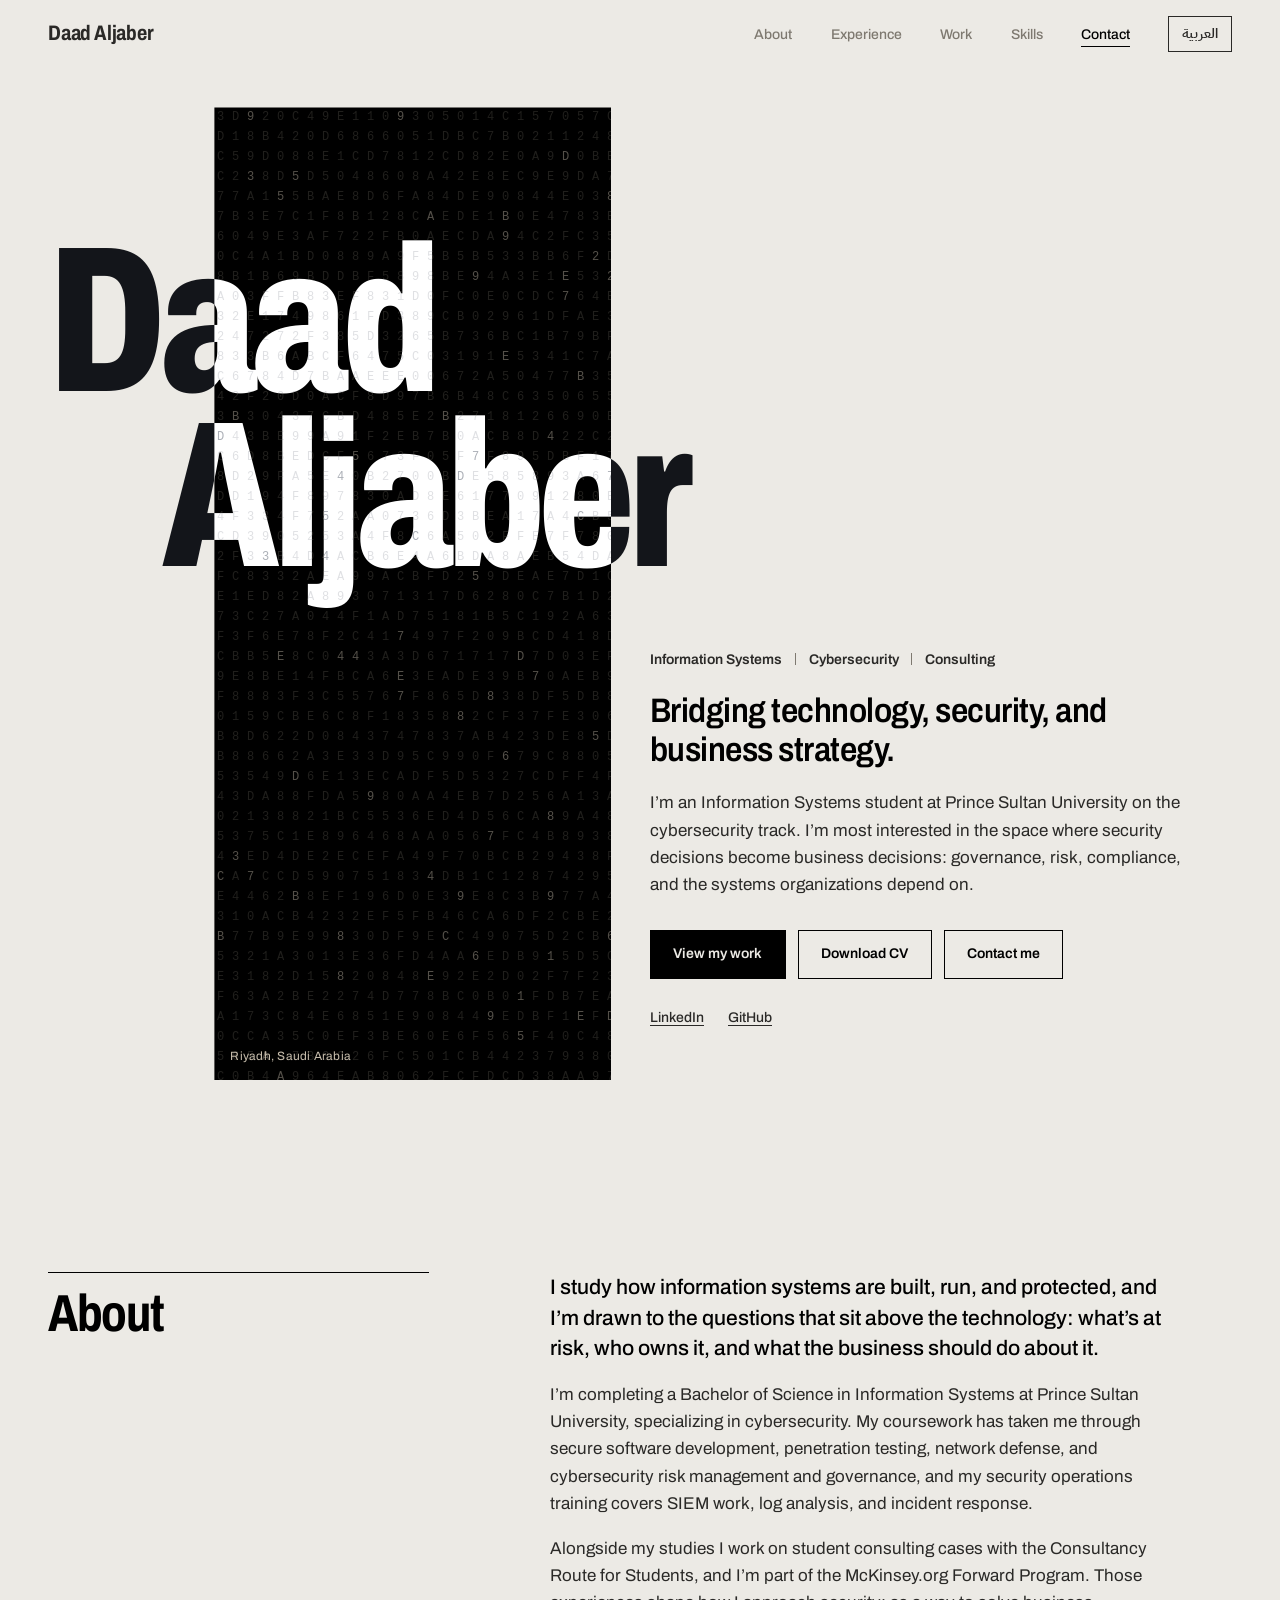
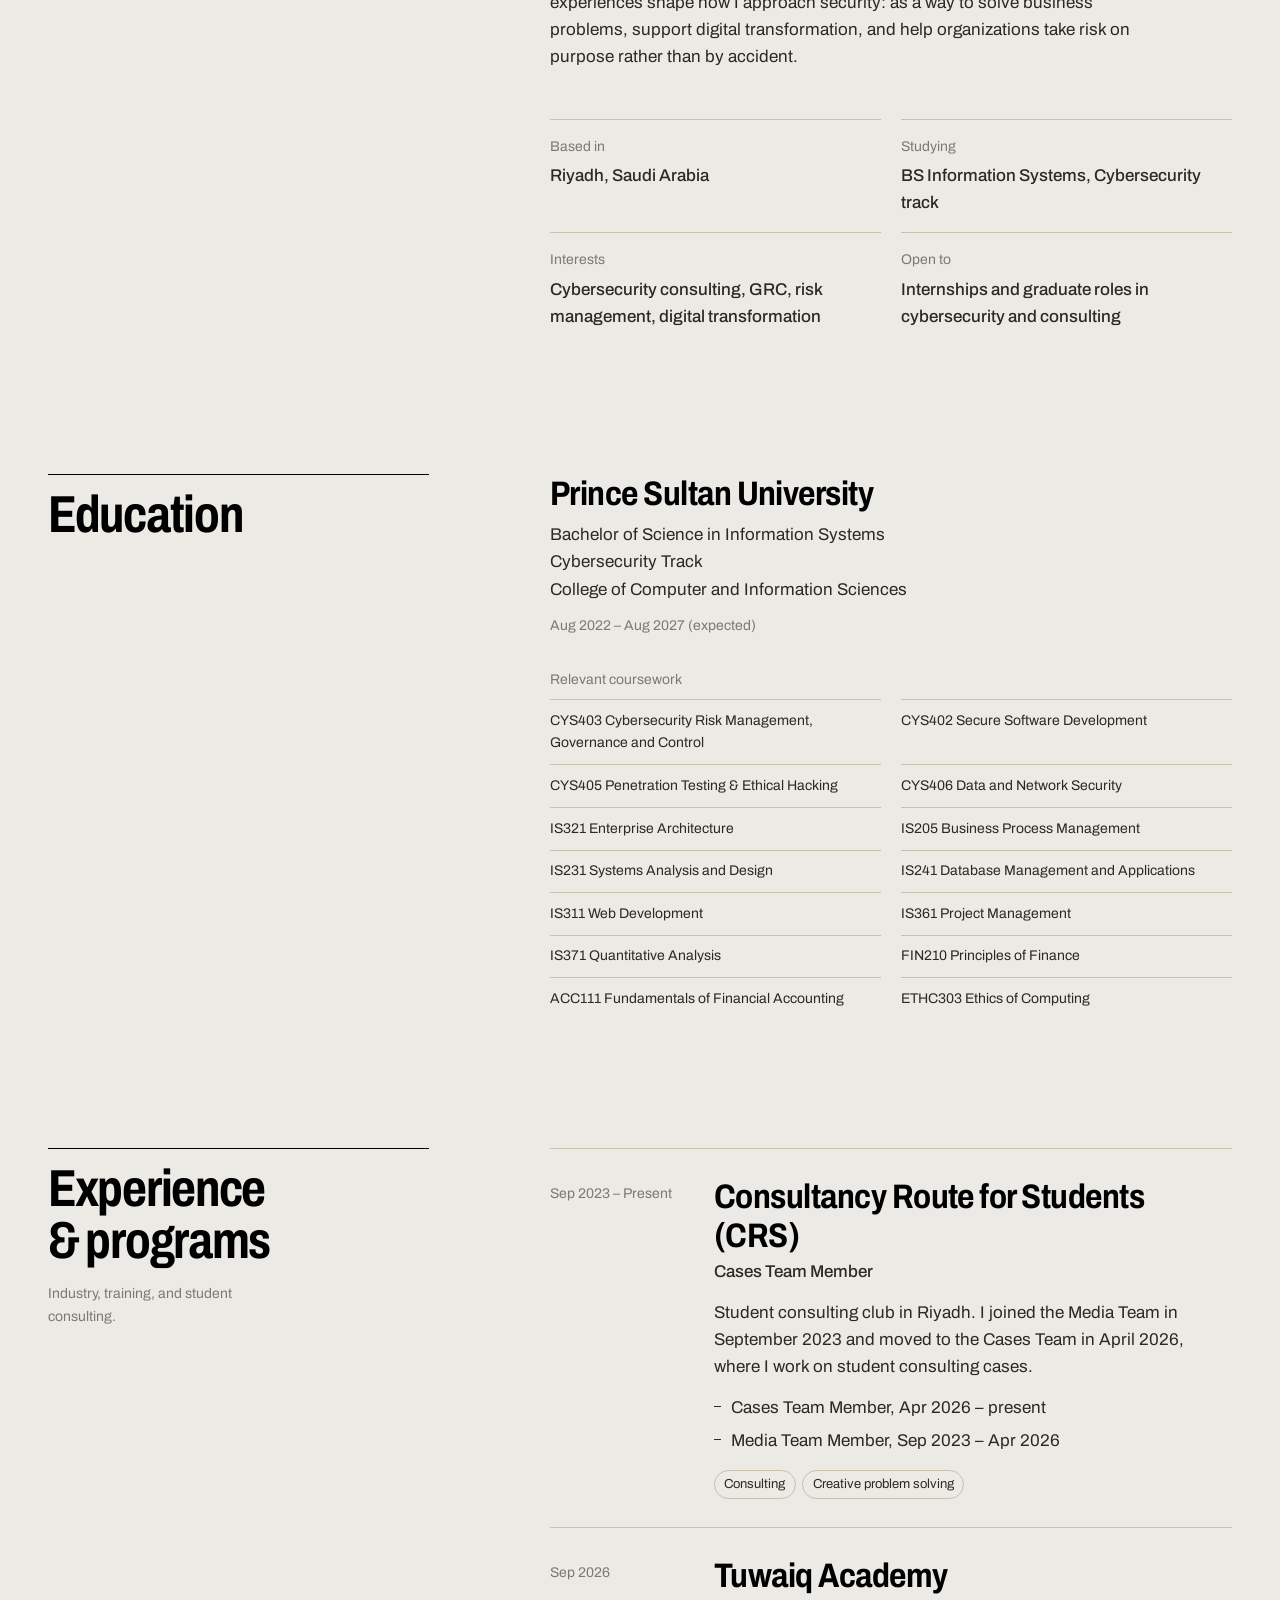
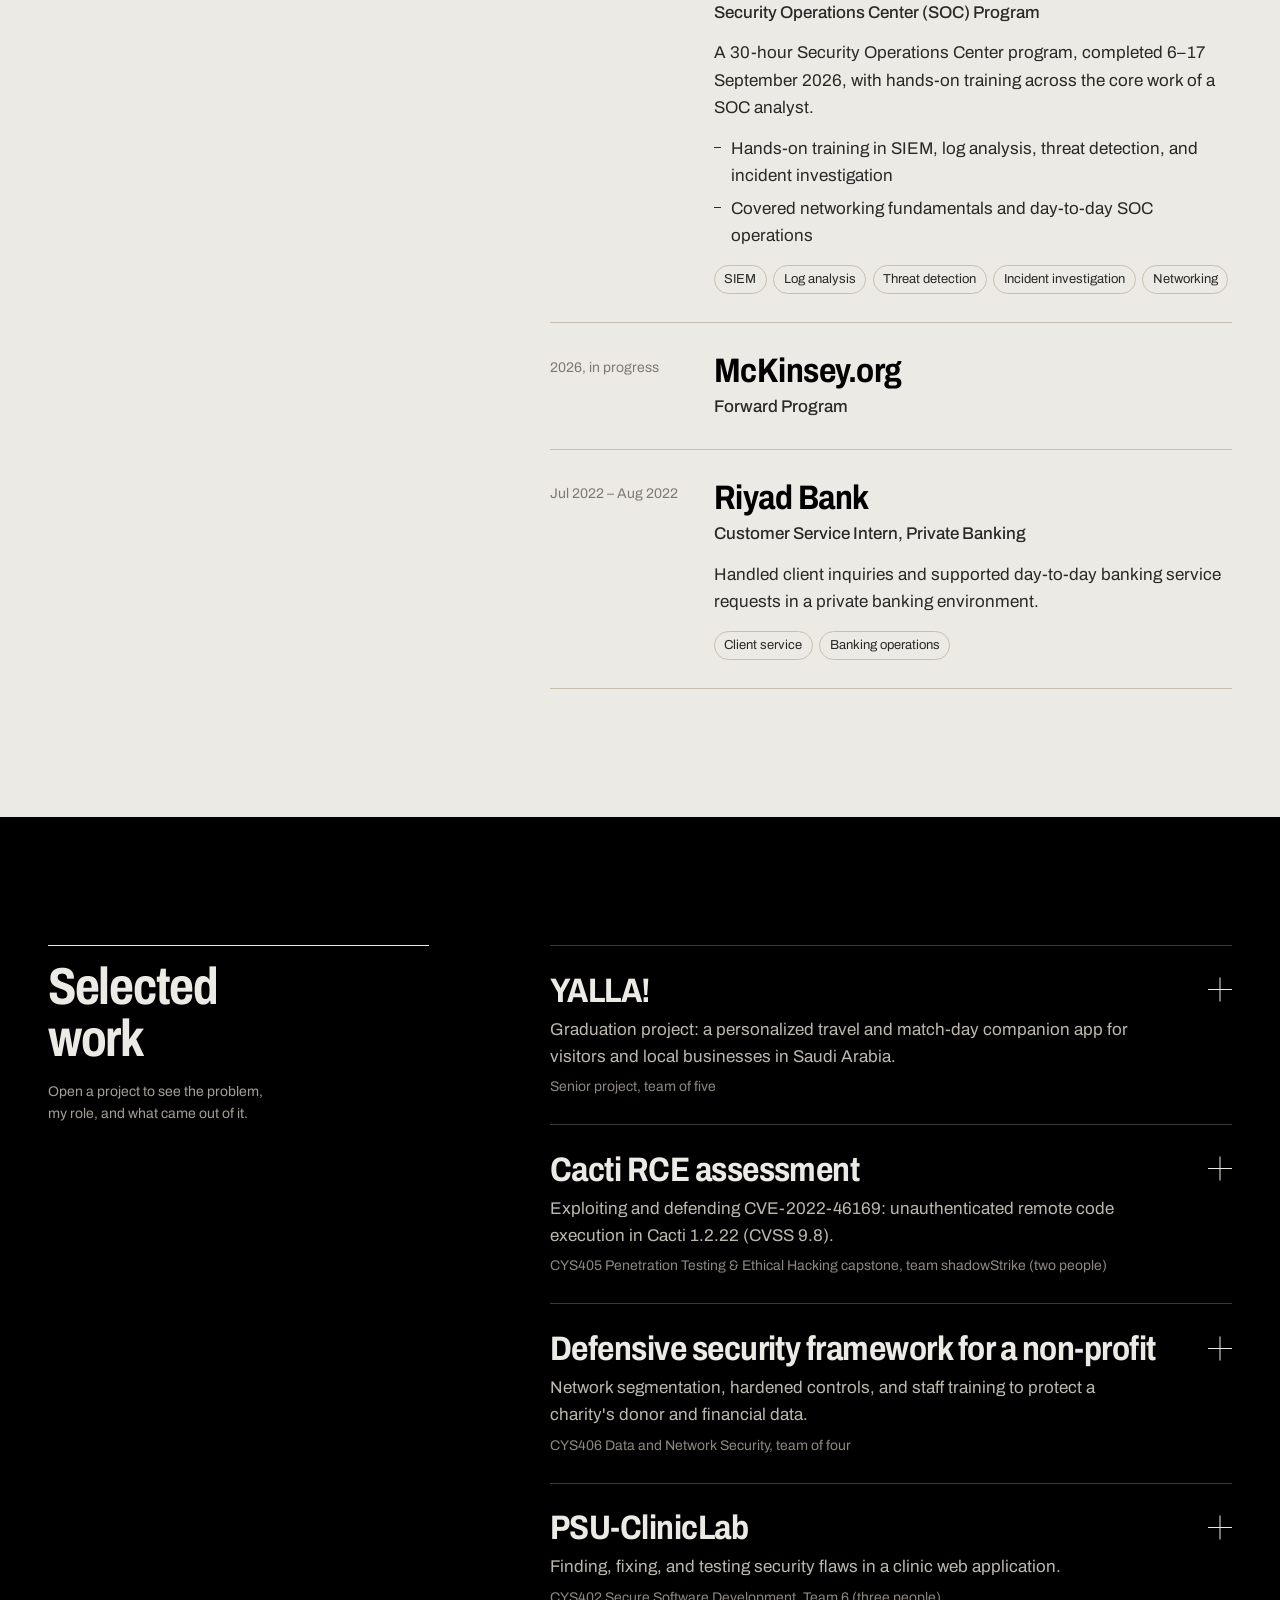
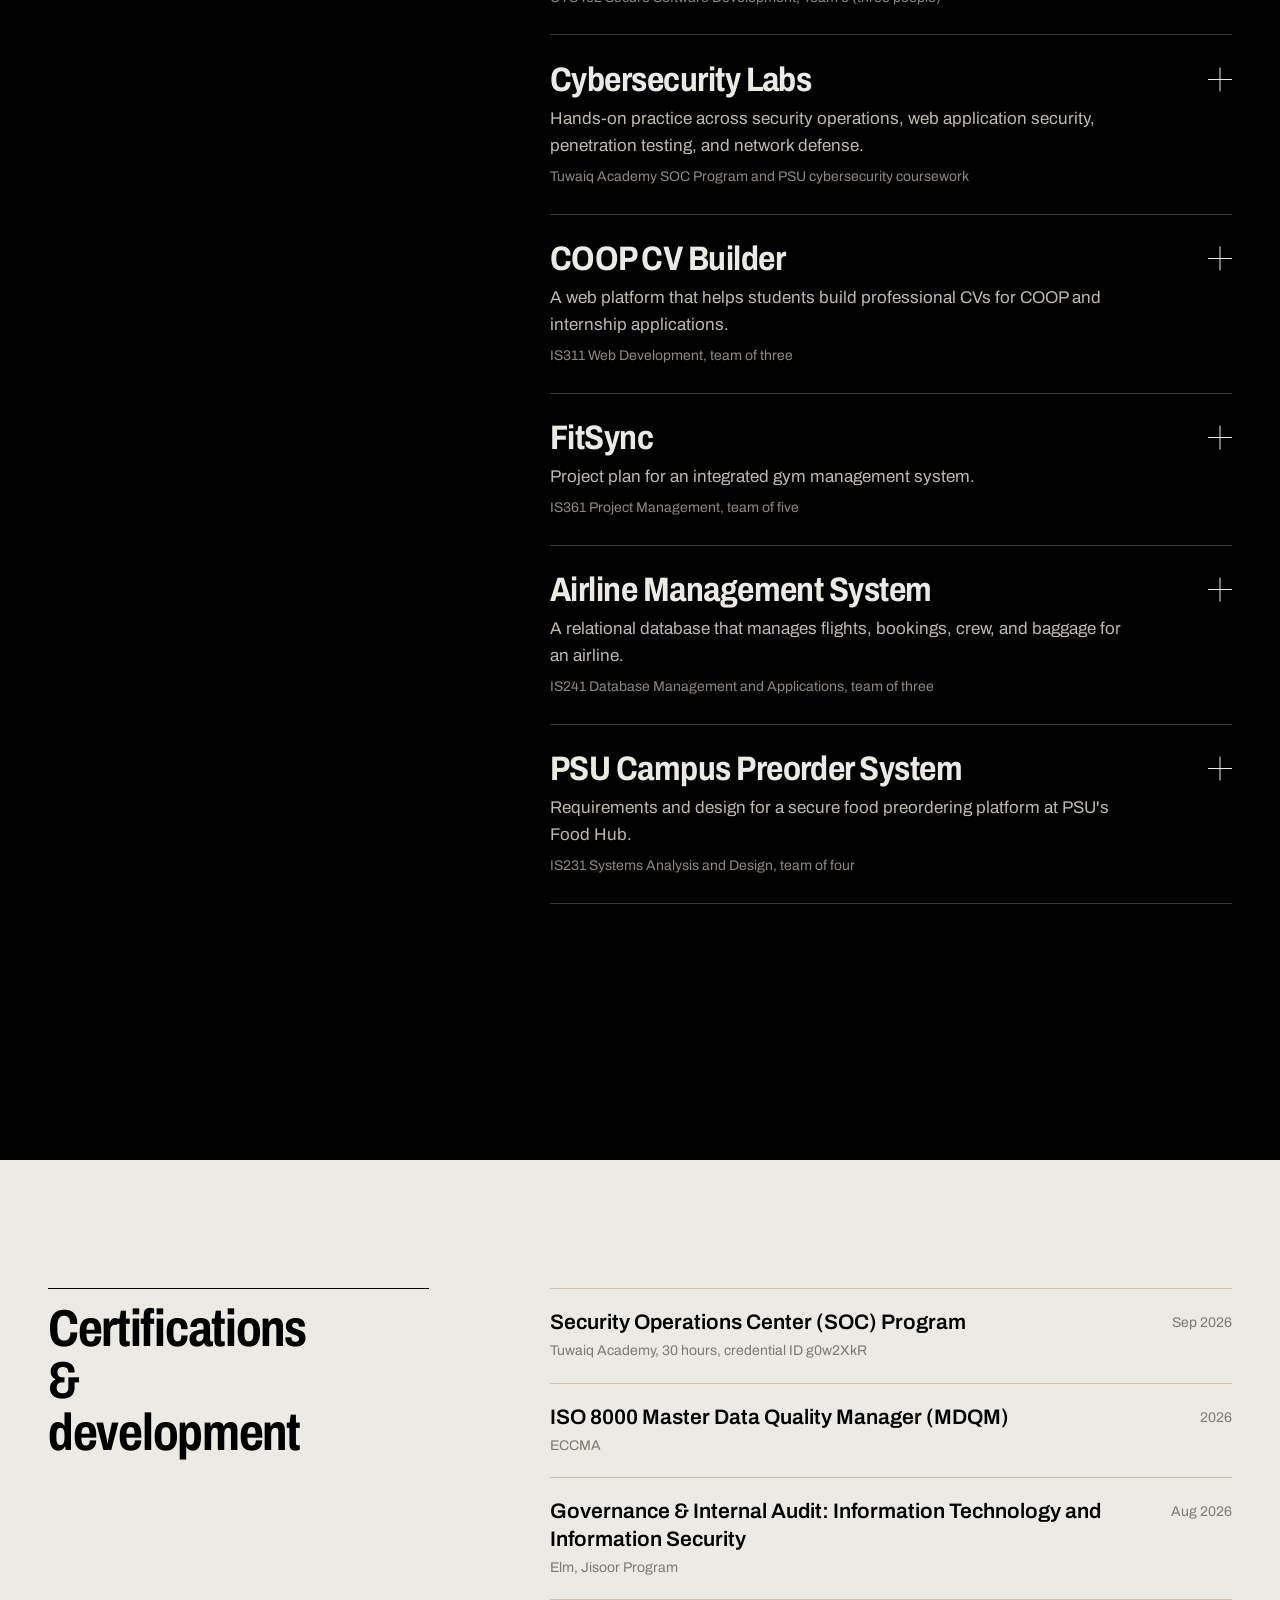
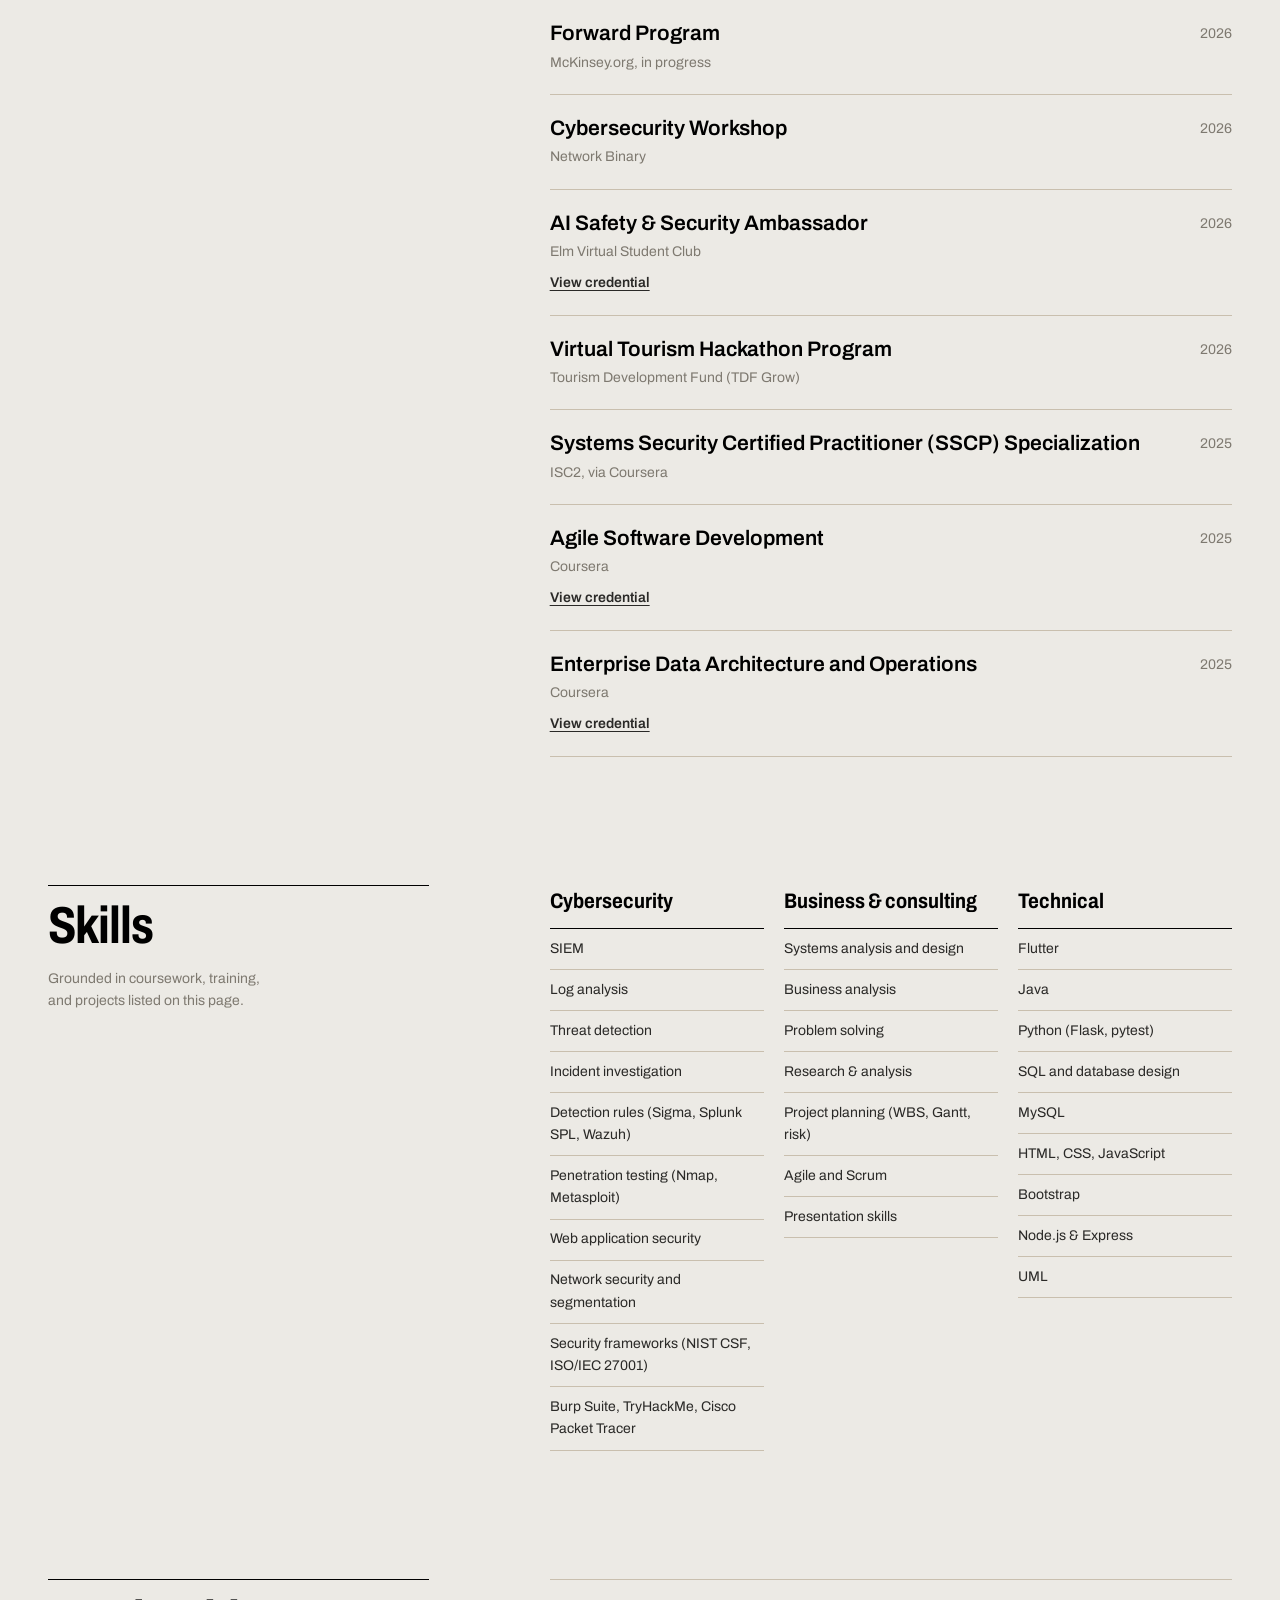
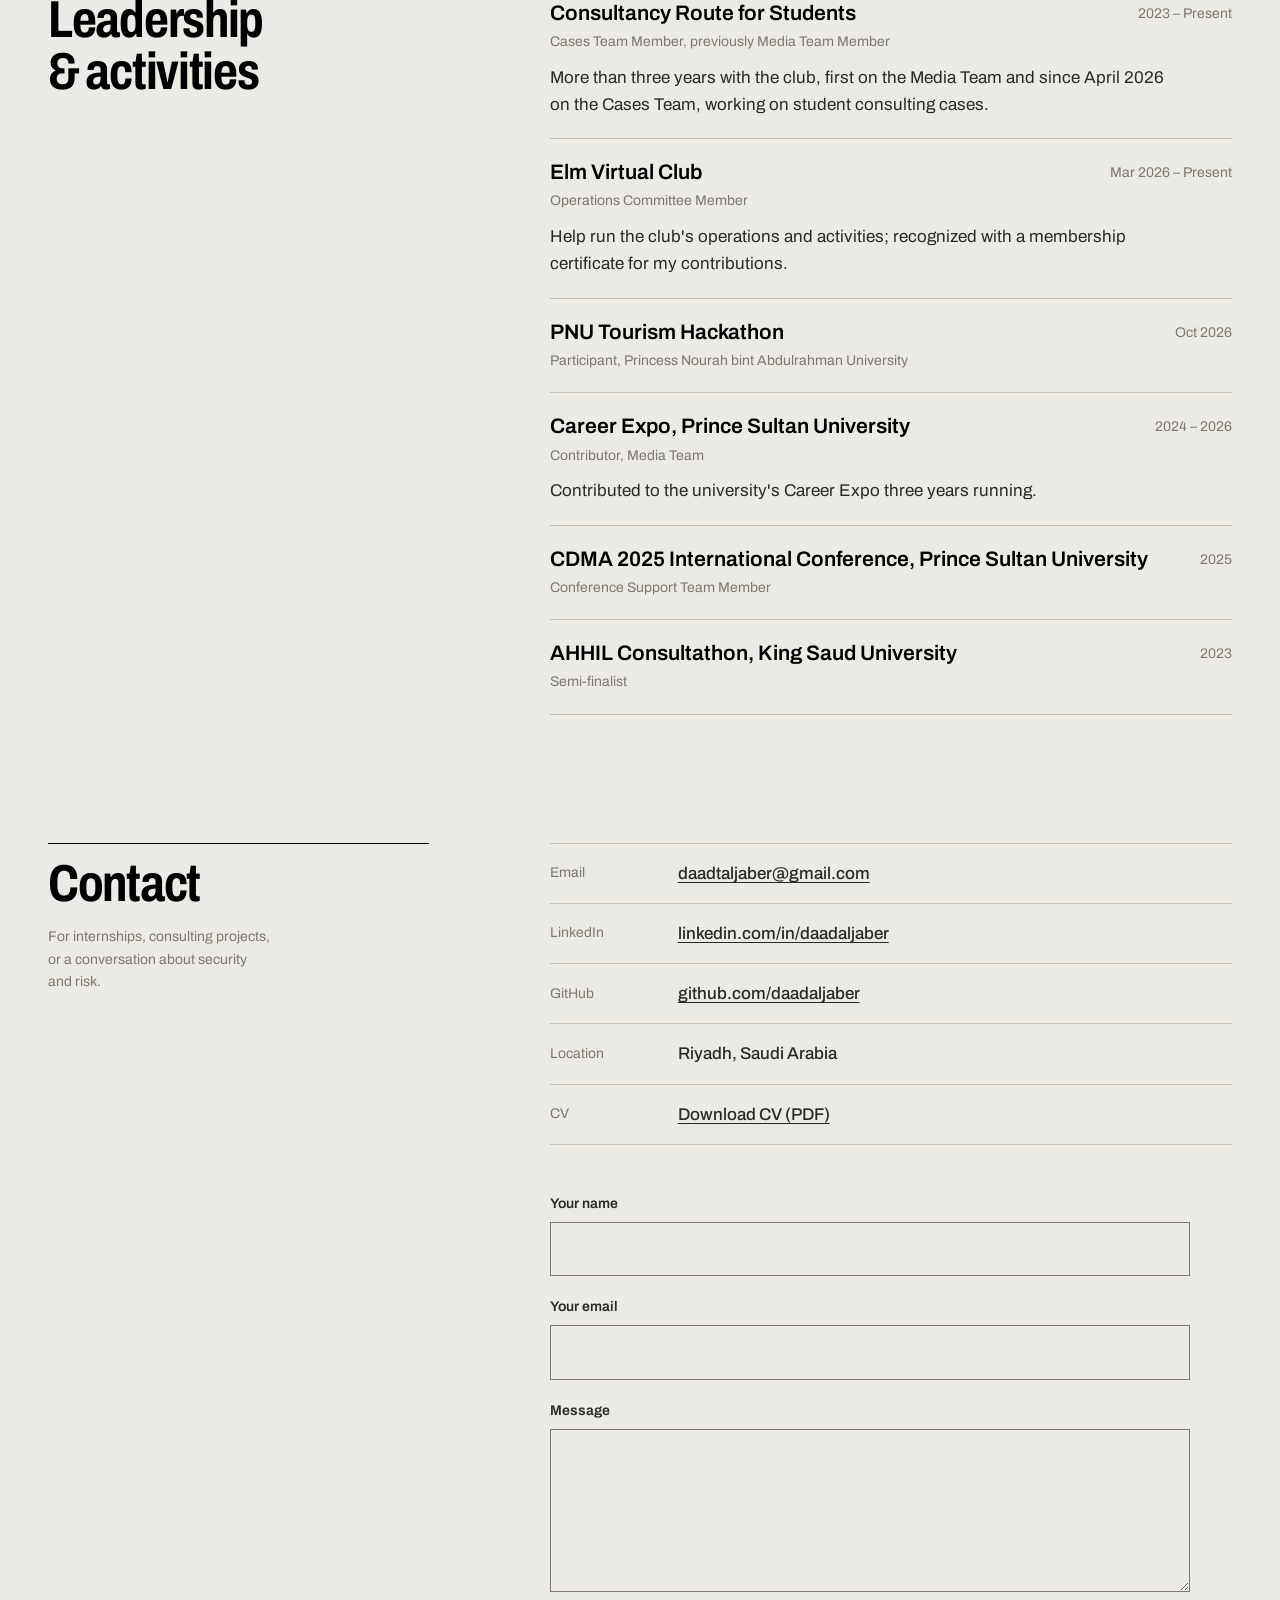
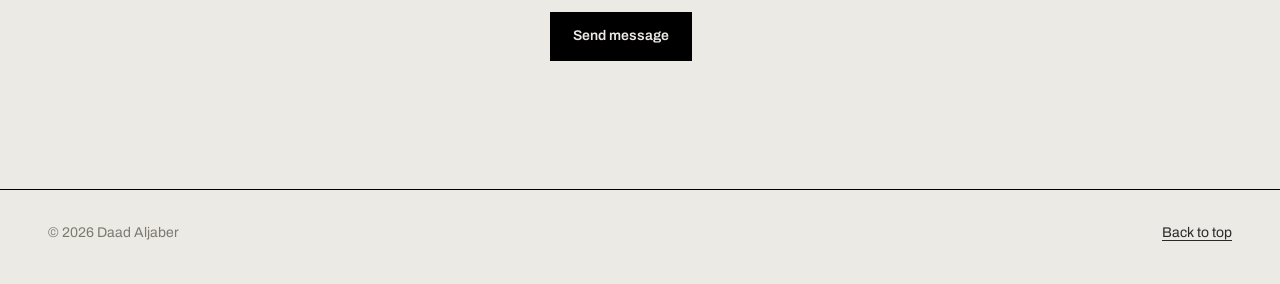
==== commit 76501c10: "Add files via upload" ====
--- a/index.html
+++ b/index.html
@@ -1,5 +1,5 @@
 <!DOCTYPE html>
-<html lang="en">
+<html lang="en" dir="ltr">
 <head>
   <meta charset="utf-8">
   <meta name="viewport" content="width=device-width, initial-scale=1">
@@ -15,13 +15,15 @@
   <meta property="og:description" content="Bridging technology, security, and business strategy.">
   <meta property="og:url" content="https://daadaljaber.github.io/">
   <meta property="og:image" content="https://daadaljaber.github.io/assets/img/og-image.png">
+  <meta property="og:locale" content="en_US">
+  <meta property="og:locale:alternate" content="ar_SA">
   <meta name="twitter:card" content="summary_large_image">
 
   <link rel="icon" href="assets/img/favicon.svg" type="image/svg+xml">
 
   <link rel="preconnect" href="https://fonts.googleapis.com">
   <link rel="preconnect" href="https://fonts.gstatic.com" crossorigin>
-  <link href="https://fonts.googleapis.com/css2?family=Archivo:wdth,wght@62..125,300..900&display=swap" rel="stylesheet">
+  <link href="https://fonts.googleapis.com/css2?family=Archivo:wdth,wght@62..125,300..900&family=IBM+Plex+Sans+Arabic:wght@400;500;600;700&family=Noto+Kufi+Arabic:wght@500..900&display=swap" rel="stylesheet">
 
   <link rel="stylesheet" href="assets/css/style.css">
 
@@ -30,37 +32,61 @@
     "@context": "https://schema.org",
     "@type": "Person",
     "name": "Daad Aljaber",
+    "alternateName": "دعد الجابر",
     "url": "https://daadaljaber.github.io/",
     "jobTitle": "Information Systems student, Cybersecurity track",
     "alumniOf": { "@type": "CollegeOrUniversity", "name": "Prince Sultan University" },
     "address": { "@type": "PostalAddress", "addressLocality": "Riyadh", "addressCountry": "SA" },
-    "sameAs": ["https://github.com/daadaljaber"]
+    "sameAs": ["https://github.com/daadaljaber", "https://www.linkedin.com/in/daadaljaber"]
   }
   </script>
 
-  <script>document.documentElement.classList.add("js");</script>
-  <!-- Content lives in data.js: edit that file to update the site. -->
+  <!-- Pick the language before the page draws, so Arabic visitors never see a flash of English.
+       Order: ?lang= in the address, then the visitor's last choice, then their browser language. -->
+  <script>
+    (function () {
+      var d = document.documentElement, lang = "en";
+      try {
+        var q = new URLSearchParams(location.search).get("lang");
+        var saved = localStorage.getItem("lang");
+        if (q === "ar" || q === "en") lang = q;
+        else if (saved === "ar" || saved === "en") lang = saved;
+        else if ((navigator.language || "").toLowerCase().indexOf("ar") === 0) lang = "ar";
+      } catch (e) {}
+      d.lang = lang;
+      d.dir = lang === "ar" ? "rtl" : "ltr";
+      d.classList.add("js");
+      if (lang === "ar") {
+        d.classList.add("i18n-pending");
+        setTimeout(function () { d.classList.remove("i18n-pending"); }, 2000);
+      }
+    })();
+  </script>
+
+  <!-- Content: data.js (experience, projects…) and i18n.js (page text). -->
   <script src="assets/js/data.js" defer></script>
+  <script src="assets/js/i18n.js" defer></script>
   <script src="assets/js/main.js" defer></script>
 </head>
 <body>
-  <a class="skip-link" href="#main">Skip to content</a>
+  <a class="skip-link" href="#main" data-i18n="skip">Skip to content</a>
 
   <header class="nav" id="top">
     <div class="nav__inner wrap">
-      <a class="nav__brand" href="#top" aria-label="Daad Aljaber, back to top">Daad Aljaber</a>
-      <button class="nav__toggle" type="button" aria-expanded="false" aria-controls="nav-menu">
-        <span class="nav__toggle-label">Menu</span>
-      </button>
+      <a class="nav__brand" href="#top" data-i18n="brand" data-i18n-aria="brand.aria" aria-label="Daad Aljaber, back to top">Daad Aljaber</a>
       <nav class="nav__menu" id="nav-menu" aria-label="Primary">
         <ul>
-          <li><a href="#about">About</a></li>
-          <li><a href="#experience">Experience</a></li>
-          <li><a href="#work">Work</a></li>
-          <li><a href="#skills">Skills</a></li>
-          <li><a href="#contact">Contact</a></li>
+          <li><a href="#about" data-i18n="nav.about">About</a></li>
+          <li><a href="#experience" data-i18n="nav.experience">Experience</a></li>
+          <li><a href="#work" data-i18n="nav.work">Work</a></li>
+          <li><a href="#skills" data-i18n="nav.skills">Skills</a></li>
+          <li><a href="#contact" data-i18n="nav.contact">Contact</a></li>
         </ul>
       </nav>
+      <button class="nav__lang" type="button" data-lang-toggle data-i18n="lang.switch" data-i18n-aria="lang.switch.aria" lang="ar" aria-label="اعرض الموقع بالعربية">العربية</button>
+      <button class="nav__toggle" type="button" aria-expanded="false" aria-controls="nav-menu">
+        <span class="nav__toggle-label" data-i18n="nav.menu">Menu</span>
+      </button>
     </div>
   </header>
 
@@ -69,30 +95,30 @@
     <section class="hero wrap" aria-labelledby="hero-name">
       <div class="hero__block" aria-hidden="true">
         <canvas class="hero__canvas"></canvas>
-        <span class="hero__coords">Riyadh, Saudi Arabia</span>
+        <span class="hero__coords" data-i18n="hero.place">Riyadh, Saudi Arabia</span>
       </div>
 
       <h1 class="hero__name" id="hero-name">
-        <span class="hero__line">Daad</span>
-        <span class="hero__line">Aljaber</span>
+        <span class="hero__line" data-i18n="hero.first">Daad</span>
+        <span class="hero__line" data-i18n="hero.last">Aljaber</span>
       </h1>
 
       <div class="hero__intro">
-        <ul class="hero__roles" aria-label="Focus areas">
-          <li>Information Systems</li>
-          <li>Cybersecurity</li>
-          <li>Consulting</li>
+        <ul class="hero__roles" data-i18n-aria="hero.roles.aria" aria-label="Focus areas">
+          <li data-i18n="hero.role1">Information Systems</li>
+          <li data-i18n="hero.role2">Cybersecurity</li>
+          <li data-i18n="hero.role3">Consulting</li>
         </ul>
-        <p class="hero__tagline">Bridging technology, security, and business strategy.</p>
-        <p class="hero__lede">
+        <p class="hero__tagline" data-i18n="hero.tagline">Bridging technology, security, and business strategy.</p>
+        <p class="hero__lede" data-i18n="hero.lede">
           I’m an Information Systems student at Prince Sultan University on the cybersecurity track.
           I’m most interested in the space where security decisions become business decisions:
           governance, risk, compliance, and the systems organizations depend on.
         </p>
         <div class="hero__actions">
-          <a class="btn btn--solid" href="#work">View my work</a>
-          <a class="btn btn--line" data-cv-link href="assets/cv/Daad-Aljaber-CV.pdf" download>Download CV</a>
-          <a class="btn btn--line" href="#contact">Contact me</a>
+          <a class="btn btn--solid" href="#work" data-i18n="btn.work">View my work</a>
+          <a class="btn btn--line" data-cv-link href="assets/cv/Daad-Aljaber-CV.pdf" download data-i18n="btn.cv">Download CV</a>
+          <a class="btn btn--line" href="#contact" data-i18n="btn.contact">Contact me</a>
         </div>
         <ul class="hero__social" data-social></ul>
       </div>
@@ -101,30 +127,31 @@
     <!-- ABOUT -->
     <section class="section wrap" id="about" aria-labelledby="about-title">
       <header class="section__head">
-        <h2 id="about-title">About</h2>
+        <h2 id="about-title" data-i18n="about.title">About</h2>
       </header>
       <div class="section__body about">
         <div class="about__text">
-          <p class="about__lead">
+          <p class="about__lead" data-i18n="about.lead">
             I study how information systems are built, run, and protected, and I’m drawn to the questions
             that sit above the technology: what’s at risk, who owns it, and what the business should do about it.
           </p>
-          <p>
+          <p data-i18n="about.p1">
             I’m completing a Bachelor of Science in Information Systems at Prince Sultan University, specializing
             in cybersecurity. My coursework has taken me through secure software development, penetration testing,
-            and network defense, and my security operations training covers SIEM work, log analysis, and incident response.
+            network defense, and cybersecurity risk management and governance, and my security operations training
+            covers SIEM work, log analysis, and incident response.
           </p>
-          <p>
+          <p data-i18n="about.p2">
             Alongside my studies I work on student consulting cases with the Consultancy Route for Students, and I’m
             part of the McKinsey.org Forward Program. Those experiences shape how I approach security: as a way to solve
             business problems, support digital transformation, and help organizations take risk on purpose rather than by accident.
           </p>
         </div>
         <dl class="facts">
-          <div><dt>Based in</dt><dd>Riyadh, Saudi Arabia</dd></div>
-          <div><dt>Studying</dt><dd>BS Information Systems, Cybersecurity track</dd></div>
-          <div><dt>Interests</dt><dd>Cybersecurity consulting, GRC, risk management, digital transformation</dd></div>
-          <div><dt>Open to</dt><dd>Internships and graduate roles in cybersecurity and consulting</dd></div>
+          <div><dt data-i18n="fact.based">Based in</dt><dd data-i18n="fact.based.v">Riyadh, Saudi Arabia</dd></div>
+          <div><dt data-i18n="fact.study">Studying</dt><dd data-i18n="fact.study.v">BS Information Systems, Cybersecurity track</dd></div>
+          <div><dt data-i18n="fact.interests">Interests</dt><dd data-i18n="fact.interests.v">Cybersecurity consulting, GRC, risk management, digital transformation</dd></div>
+          <div><dt data-i18n="fact.open">Open to</dt><dd data-i18n="fact.open.v">Internships and graduate roles in cybersecurity and consulting</dd></div>
         </dl>
       </div>
     </section>
@@ -132,7 +159,7 @@
     <!-- EDUCATION -->
     <section class="section wrap" id="education" aria-labelledby="education-title">
       <header class="section__head">
-        <h2 id="education-title">Education</h2>
+        <h2 id="education-title" data-i18n="edu.title">Education</h2>
       </header>
       <div class="section__body" data-render="education"></div>
     </section>
@@ -140,8 +167,8 @@
     <!-- EXPERIENCE -->
     <section class="section wrap" id="experience" aria-labelledby="experience-title">
       <header class="section__head">
-        <h2 id="experience-title">Experience &amp; programs</h2>
-        <p>Industry, training, and student consulting.</p>
+        <h2 id="experience-title" data-i18n="exp.title">Experience &amp; programs</h2>
+        <p data-i18n="exp.desc">Industry, training, and student consulting.</p>
       </header>
       <ol class="section__body timeline" data-render="experience"></ol>
     </section>
@@ -150,8 +177,8 @@
     <section class="band" id="work" aria-labelledby="work-title">
       <div class="section wrap">
         <header class="section__head">
-          <h2 id="work-title">Selected work</h2>
-          <p>Open a project to see the problem, my role, and what came out of it.</p>
+          <h2 id="work-title" data-i18n="work.title">Selected work</h2>
+          <p data-i18n="work.desc">Open a project to see the problem, my role, and what came out of it.</p>
         </header>
         <div class="section__body">
           <ul class="projects" data-render="projects"></ul>
@@ -162,7 +189,7 @@
     <!-- CERTIFICATIONS -->
     <section class="section wrap" id="certifications" aria-labelledby="cert-title">
       <header class="section__head">
-        <h2 id="cert-title">Certifications &amp; development</h2>
+        <h2 id="cert-title" data-i18n="cert.title">Certifications &amp; development</h2>
       </header>
       <ul class="section__body ledger" data-render="certifications"></ul>
     </section>
@@ -170,8 +197,8 @@
     <!-- SKILLS -->
     <section class="section wrap" id="skills" aria-labelledby="skills-title">
       <header class="section__head">
-        <h2 id="skills-title">Skills</h2>
-        <p>Grounded in coursework, training, and projects listed on this page.</p>
+        <h2 id="skills-title" data-i18n="skills.title">Skills</h2>
+        <p data-i18n="skills.desc">Grounded in coursework, training, and projects listed on this page.</p>
       </header>
       <div class="section__body skills" data-render="skills"></div>
     </section>
@@ -179,7 +206,7 @@
     <!-- LEADERSHIP -->
     <section class="section wrap" id="leadership" aria-labelledby="leadership-title">
       <header class="section__head">
-        <h2 id="leadership-title">Leadership &amp; activities</h2>
+        <h2 id="leadership-title" data-i18n="lead.title">Leadership &amp; activities</h2>
       </header>
       <ul class="section__body ledger" data-render="leadership"></ul>
     </section>
@@ -187,27 +214,27 @@
     <!-- CONTACT -->
     <section class="section section--contact wrap" id="contact" aria-labelledby="contact-title">
       <header class="section__head">
-        <h2 id="contact-title">Contact</h2>
-        <p>For internships, consulting projects, or a conversation about security and risk.</p>
+        <h2 id="contact-title" data-i18n="contact.title">Contact</h2>
+        <p data-i18n="contact.desc">For internships, consulting projects, or a conversation about security and risk.</p>
       </header>
       <div class="section__body contact">
         <dl class="contact__list" data-contact></dl>
 
         <form class="form" id="contact-form" novalidate>
           <div class="form__row">
-            <label for="cf-name">Your name</label>
+            <label for="cf-name" data-i18n="form.name">Your name</label>
             <input id="cf-name" name="name" type="text" autocomplete="name" required>
           </div>
           <div class="form__row">
-            <label for="cf-email">Your email</label>
-            <input id="cf-email" name="email" type="email" autocomplete="email" required>
+            <label for="cf-email" data-i18n="form.email">Your email</label>
+            <input id="cf-email" name="email" type="email" autocomplete="email" dir="ltr" required>
           </div>
           <div class="form__row">
-            <label for="cf-message">Message</label>
-            <textarea id="cf-message" name="message" rows="5" required></textarea>
+            <label for="cf-message" data-i18n="form.message">Message</label>
+            <textarea id="cf-message" name="message" rows="5" dir="auto" required></textarea>
           </div>
           <div class="form__foot">
-            <button class="btn btn--solid" type="submit">Send message</button>
+            <button class="btn btn--solid" type="submit" data-i18n="form.send">Send message</button>
             <p class="form__status" role="status" aria-live="polite"></p>
           </div>
         </form>
@@ -216,8 +243,8 @@
   </main>
 
   <footer class="footer wrap">
-    <p>© <span data-year></span> Daad Aljaber</p>
-    <a href="#top">Back to top</a>
+    <p>© <span data-year></span> <span data-i18n="footer.name">Daad Aljaber</span></p>
+    <a href="#top" data-i18n="footer.top">Back to top</a>
   </footer>
 
   <noscript>
--- a/assets/css/style.css
+++ b/assets/css/style.css
@@ -14,6 +14,8 @@
 
   /* Type */
   --font: "Archivo", "Helvetica Neue", Arial, sans-serif;
+  --font-ar: "IBM Plex Sans Arabic", "Archivo", Tahoma, sans-serif;
+  --font-ar-display: "Noto Kufi Arabic", "IBM Plex Sans Arabic", Tahoma, sans-serif;
   --mono: ui-monospace, "SFMono-Regular", Menlo, Consolas, monospace;
   --step--1: 0.875rem;
   --step-0:  1.0625rem;
@@ -74,7 +76,7 @@
 
 .skip-link {
   position: absolute;
-  left: var(--gutter);
+  inset-inline-start: var(--gutter);
   top: -3rem;
   z-index: 100;
   padding: .5rem .875rem;
@@ -112,7 +114,22 @@
   font-size: var(--step-1);
 }
 
+.nav__menu { margin-inline-start: auto; }
 .nav__menu ul { display: flex; gap: clamp(1.25rem, 3vw, 2.5rem); }
+
+.nav__lang {
+  margin-inline-start: clamp(1.25rem, 3vw, 2.5rem);
+  padding: .35rem .8rem;
+  background: none;
+  border: 1px solid var(--charcoal);
+  font-size: var(--step--1);
+  font-weight: 600;
+  cursor: pointer;
+  transition: background-color .2s, color .2s;
+}
+.nav__lang:hover { background: var(--black); color: var(--paper); }
+.nav__lang[lang="ar"] { font-family: var(--font-ar); }
+.nav__lang[lang="en"] { font-family: var(--font); }
 .nav__menu a {
   text-decoration: none;
   font-size: var(--step--1);
@@ -136,7 +153,8 @@
 }
 
 @media (max-width: 760px) {
-  .nav__toggle { display: inline-block; }
+  .nav__toggle { display: inline-block; margin-inline-start: .6rem; }
+  .nav__lang { margin-inline-start: auto; }
   .nav__menu {
     position: absolute;
     inset: var(--nav-h) 0 auto 0;
@@ -200,7 +218,7 @@
   z-index: 0;
   top: clamp(1rem, 3vw, 2.5rem);
   bottom: clamp(2rem, 5vw, 4rem);
-  left: calc(var(--gutter) + 13%);
+  inset-inline-start: calc(var(--gutter) + 13%);
   width: 31%;
   background: var(--black);
   overflow: hidden;
@@ -210,7 +228,7 @@
 
 .hero__coords {
   position: absolute;
-  left: 1rem;
+  inset-inline-start: 1rem;
   bottom: .85rem;
   font-size: .75rem;
   color: var(--beige);
@@ -231,7 +249,7 @@
   margin-top: clamp(2rem, 6vw, 5rem);
 }
 .hero__line { display: block; }
-.hero__line + .hero__line { padding-left: .55em; }
+.hero__line + .hero__line { padding-inline-start: .55em; }
 
 .hero__intro {
   grid-column: 7 / -1;
@@ -302,21 +320,21 @@
 
 @media (max-width: 900px) {
   .hero__intro { grid-column: 5 / -1; }
-  .hero__block { width: 36%; left: calc(var(--gutter) + 10%); }
+  .hero__block { width: 36%; inset-inline-start: calc(var(--gutter) + 10%); }
 }
 
 @media (max-width: 640px) {
   .hero { min-height: auto; }
   .hero__block {
-    left: auto;
-    right: var(--gutter);
+    inset-inline-start: auto;
+    inset-inline-end: var(--gutter);
     width: 58%;
     top: 1rem;
     bottom: auto;
     height: calc(var(--step-name) * 2.1);
   }
   .hero__intro { grid-column: 1 / -1; margin-top: 3rem; }
-  .hero__line + .hero__line { padding-left: 0; }
+  .hero__line + .hero__line { padding-inline-start: 0; }
   .hero__coords { display: none; }
   .hero__roles li + li::before { margin-inline: .55rem; }
   .hero__roles { font-size: .8125rem; }
@@ -435,12 +453,12 @@
 .timeline__role { margin-top: .2rem; font-weight: 500; }
 .timeline__desc { margin-top: .85rem; max-width: 62ch; }
 .timeline__list { margin-top: .85rem; }
-.timeline__list li { position: relative; padding-left: 1.1rem; max-width: 62ch; }
+.timeline__list li { position: relative; padding-inline-start: 1.1rem; max-width: 62ch; }
 .timeline__list li + li { margin-top: .35rem; }
 .timeline__list li::before {
   content: "";
   position: absolute;
-  left: 0; top: .72em;
+  inset-inline-start: 0; top: .72em;
   width: .45rem; height: 1px;
   background: var(--charcoal);
 }
@@ -488,7 +506,7 @@
   padding: 1.6rem 0;
   background: none;
   border: 0;
-  text-align: left;
+  text-align: start;
   cursor: pointer;
   color: var(--paper);
 }
@@ -546,12 +564,12 @@
 .project__details > div + div { margin-top: 1.25rem; }
 .project__details dt { font-size: var(--step--1); color: #8C877F; }
 .project__details dd { margin-top: .3rem; color: #E5E1DA; max-width: 60ch; }
-.project__details ul:not(.tags) li { position: relative; padding-left: 1.1rem; }
+.project__details ul:not(.tags) li { position: relative; padding-inline-start: 1.1rem; }
 .project__details ul:not(.tags) li + li { margin-top: .3rem; }
 .project__details ul:not(.tags) li::before {
   content: "";
   position: absolute;
-  left: 0; top: .72em;
+  inset-inline-start: 0; top: .72em;
   width: .45rem; height: 1px;
   background: #8C877F;
 }
@@ -670,3 +688,44 @@
   .project__panel { grid-template-rows: 1fr !important; }
   .project__inner { visibility: visible !important; }
 }
+
+/* ==========================================================================
+   Arabic (right to left)
+   Layout mirrors automatically through logical properties above; this block
+   swaps in Arabic typefaces and relaxes settings that only suit Latin type.
+   ========================================================================== */
+html.i18n-pending body { visibility: hidden; }
+
+html[lang="ar"] body {
+  font-family: var(--font-ar);
+  line-height: 1.85;
+}
+html[lang="ar"] .hero__name,
+html[lang="ar"] .section__head h2,
+html[lang="ar"] .hero__tagline,
+html[lang="ar"] .nav__brand,
+html[lang="ar"] .edu__school,
+html[lang="ar"] .timeline__org,
+html[lang="ar"] .project__title,
+html[lang="ar"] .skills__group h3,
+html[lang="ar"] .notfound h1 {
+  font-family: var(--font-ar-display);
+  letter-spacing: 0;           /* tracking breaks the joins between Arabic letters */
+}
+html[lang="ar"] .hero__name {
+  font-size: calc(var(--step-name) * .82);
+  font-weight: 800;
+  line-height: 1.12;
+}
+html[lang="ar"] .hero__line + .hero__line { padding-inline-start: .35em; }
+html[lang="ar"] .section__head h2 { line-height: 1.35; font-weight: 700; }
+html[lang="ar"] .hero__tagline { line-height: 1.55; font-weight: 700; }
+html[lang="ar"] .edu__school,
+html[lang="ar"] .timeline__org,
+html[lang="ar"] .project__title { line-height: 1.5; font-weight: 700; }
+html[lang="ar"] .ledger__name { line-height: 1.6; }
+html[lang="ar"] .about__lead { line-height: 1.75; }
+html[lang="ar"] .hero__coords { letter-spacing: 0; }
+html[lang="ar"] .section__head h2 { max-width: none; }
+/* Latin names and handles keep their own font and direction inside Arabic text */
+html[lang="ar"] [lang="en"] { font-family: var(--font); }
